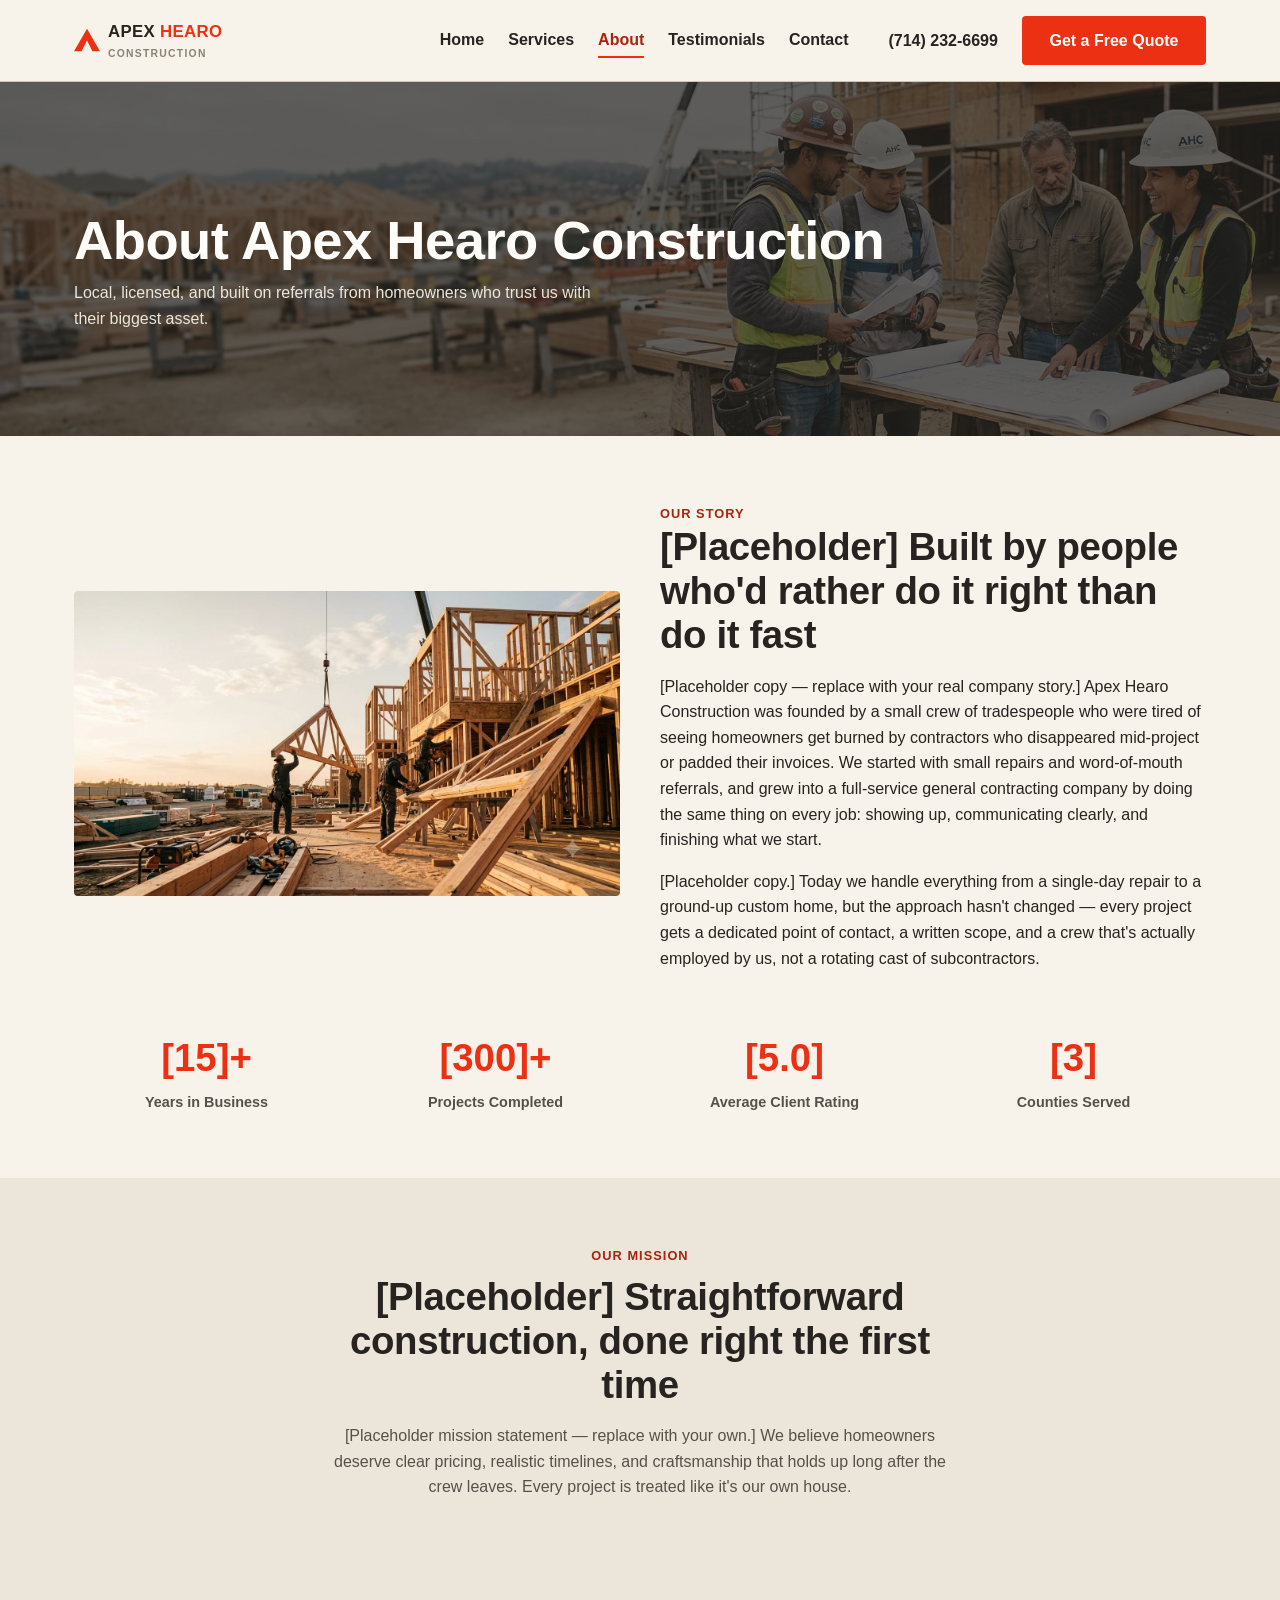
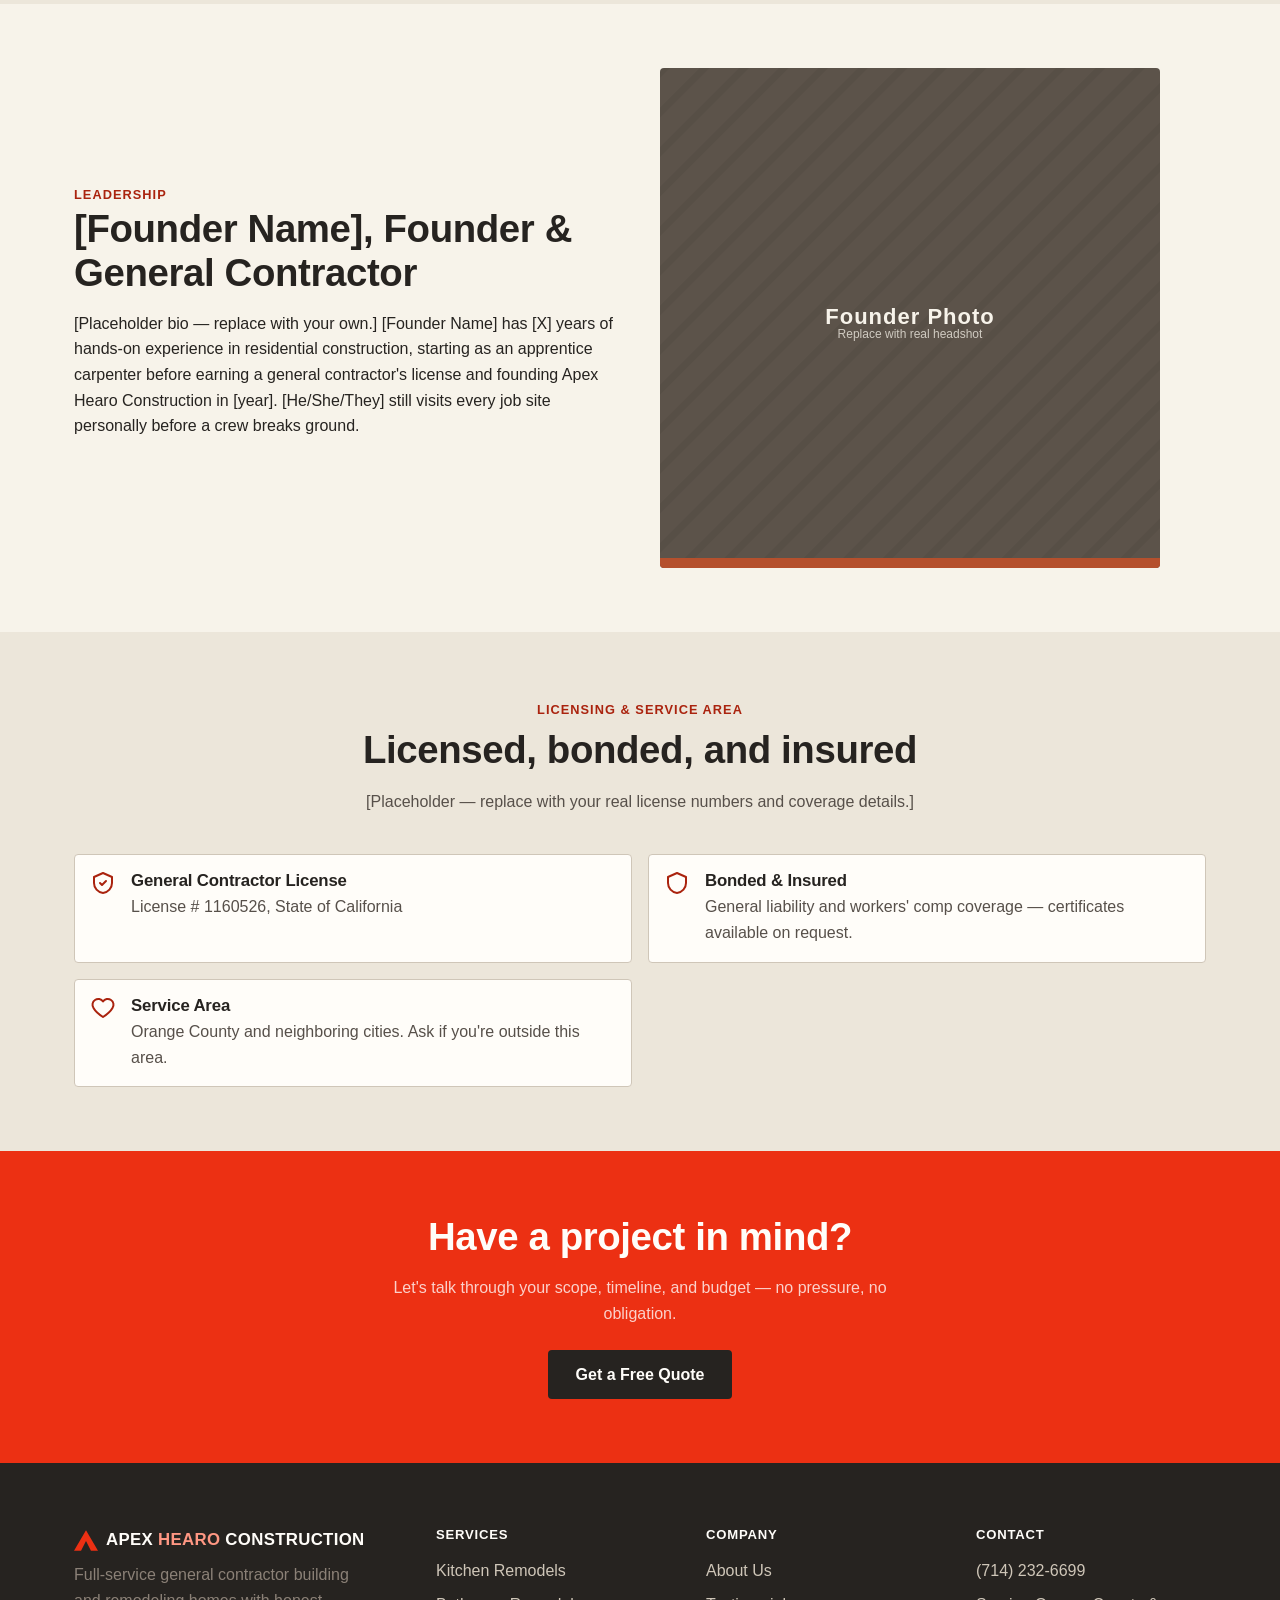
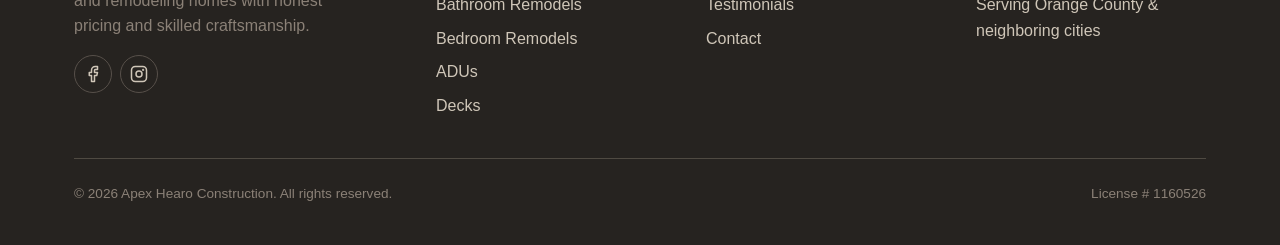
==== about.html @ 3f15f90a "Add real contractor license number (1160526) Replaces the PLACEHOLDER-000000 license number in the f" ====
<!DOCTYPE html>
<html lang="en">
<head>
  <meta charset="UTF-8" />
  <meta name="viewport" content="width=device-width, initial-scale=1.0" />
  <title>About Us | Apex Hearo Construction</title>
  <meta name="description" content="Learn about Apex Hearo Construction — our story, our team, licensing, and the areas we serve." />
  <link rel="icon" type="image/svg+xml" href="images/favicon.svg" />
  <link rel="stylesheet" href="css/styles.css" />
</head>
<body>
  <a class="skip-link" href="#main-content">Skip to main content</a>

  <header class="site-header">
    <div class="container">
      <a href="index.html" class="logo">
        <svg class="logo-mark" width="26" height="24" viewBox="0 0 181.25 156.25" fill="currentColor" fill-rule="evenodd" aria-hidden="true">
          <path d="M90.63 0L181.25 156.25L0 156.25Z M90.63 81.25L128.13 156.25L53.13 156.25Z" />
        </svg>
        <span>
          Apex <span class="logo-accent">Hearo</span>
          <span class="logo-text-sub">Construction</span>
        </span>
      </a>

      <button class="nav-toggle" type="button" aria-expanded="false" aria-controls="primary-nav" aria-label="Toggle navigation menu">
        <span class="nav-toggle-icon"></span>
      </button>

      <nav class="primary-nav" id="primary-nav" aria-label="Primary">
        <ul class="nav-list">
          <li><a href="index.html">Home</a></li>
          <li><a href="services.html">Services</a></li>
          <li><a href="about.html" aria-current="page">About</a></li>
          <li><a href="testimonials.html">Testimonials</a></li>
          <li><a href="contact.html">Contact</a></li>
        </ul>
        <div class="nav-cta">
          <a href="tel:+17142326699" class="nav-phone">(714) 232-6699</a>
          <a href="contact.html" class="btn btn-primary">Get a Free Quote</a>
        </div>
      </nav>
    </div>
  </header>

  <main id="main-content">
    <section class="page-banner" style="background-image: url('images/hero/hero-about.jpg');">
      <div class="container">
        <h1>About Apex Hearo Construction</h1>
        <p>Local, licensed, and built on referrals from homeowners who trust us with their biggest asset.</p>
      </div>
    </section>

    <!-- Company story -->
    <section>
      <div class="container">
        <div class="about-grid about-grid--reverse">
          <div class="about-grid-media">
            <img src="images/hero/hero-home.jpg" alt="Construction crew framing a new home at golden hour" loading="lazy" width="1376" height="768" />
          </div>
          <div>
            <span class="eyebrow" style="color: var(--color-accent-dark); font-weight:700; text-transform:uppercase; letter-spacing:.08em; font-size:.8rem;">Our Story</span>
            <h2>[Placeholder] Built by people who'd rather do it right than do it fast</h2>
            <p>
              [Placeholder copy — replace with your real company story.] Apex Hearo Construction was founded by a
              small crew of tradespeople who were tired of seeing homeowners get burned by contractors who
              disappeared mid-project or padded their invoices. We started with small repairs and word-of-mouth
              referrals, and grew into a full-service general contracting company by doing the same thing on every
              job: showing up, communicating clearly, and finishing what we start.
            </p>
            <p>
              [Placeholder copy.] Today we handle everything from a single-day repair to a ground-up custom home,
              but the approach hasn't changed — every project gets a dedicated point of contact, a written scope,
              and a crew that's actually employed by us, not a rotating cast of subcontractors.
            </p>
          </div>
        </div>

        <div class="stat-grid">
          <div class="stat-item">
            <span class="stat-number">[15]+</span>
            <span class="stat-label">Years in Business</span>
          </div>
          <div class="stat-item">
            <span class="stat-number">[300]+</span>
            <span class="stat-label">Projects Completed</span>
          </div>
          <div class="stat-item">
            <span class="stat-number">[5.0]</span>
            <span class="stat-label">Average Client Rating</span>
          </div>
          <div class="stat-item">
            <span class="stat-number">[3]</span>
            <span class="stat-label">Counties Served</span>
          </div>
        </div>
      </div>
    </section>

    <!-- Mission -->
    <section class="bg-soft">
      <div class="container">
        <div class="section-heading">
          <span class="eyebrow">Our Mission</span>
          <h2>[Placeholder] Straightforward construction, done right the first time</h2>
          <p>
            [Placeholder mission statement — replace with your own.] We believe homeowners deserve clear pricing,
            realistic timelines, and craftsmanship that holds up long after the crew leaves. Every project is
            treated like it's our own house.
          </p>
        </div>
      </div>
    </section>

    <!-- Team / founder -->
    <section>
      <div class="container">
        <div class="about-grid about-grid--reverse flip">
          <div class="about-grid-media">
            <img src="images/team/founder.svg" alt="Placeholder headshot of the founder — replace with a real photo" loading="lazy" width="500" height="500" />
          </div>
          <div>
            <span class="eyebrow" style="color: var(--color-accent-dark); font-weight:700; text-transform:uppercase; letter-spacing:.08em; font-size:.8rem;">Leadership</span>
            <h2>[Founder Name], Founder &amp; General Contractor</h2>
            <p>
              [Placeholder bio — replace with your own.] [Founder Name] has [X] years of hands-on experience in
              residential construction, starting as an apprentice carpenter before earning a general contractor's
              license and founding Apex Hearo Construction in [year]. [He/She/They] still visits every job site
              personally before a crew breaks ground.
            </p>
          </div>
        </div>
      </div>
    </section>

    <!-- Licensing / credentials -->
    <section class="bg-soft">
      <div class="container">
        <div class="section-heading">
          <span class="eyebrow">Licensing &amp; Service Area</span>
          <h2>Licensed, bonded, and insured</h2>
          <p>[Placeholder — replace with your real license numbers and coverage details.]</p>
        </div>

        <div class="credential-list">
          <div class="credential-item">
            <span class="icon" aria-hidden="true">
              <svg width="24" height="24" viewBox="0 0 24 24" fill="none" stroke="currentColor" stroke-width="2" stroke-linecap="round" stroke-linejoin="round"><path d="M12 2 3 6v6c0 5 3.8 9.4 9 10 5.2-.6 9-5 9-10V6l-9-4Z" /><path d="m9 12 2 2 4-4" /></svg>
            </span>
            <div>
              <h3 style="margin-bottom: 0.25rem; font-size: 1.05rem;">General Contractor License</h3>
              <p style="margin-bottom:0; color: var(--color-warm-gray-700);">License # 1160526, State of California</p>
            </div>
          </div>

          <div class="credential-item">
            <span class="icon" aria-hidden="true">
              <svg width="24" height="24" viewBox="0 0 24 24" fill="none" stroke="currentColor" stroke-width="2" stroke-linecap="round" stroke-linejoin="round"><path d="M12 2 3 6v6c0 5 3.8 9.4 9 10 5.2-.6 9-5 9-10V6l-9-4Z" /></svg>
            </span>
            <div>
              <h3 style="margin-bottom: 0.25rem; font-size: 1.05rem;">Bonded &amp; Insured</h3>
              <p style="margin-bottom:0; color: var(--color-warm-gray-700);">General liability and workers' comp coverage — certificates available on request.</p>
            </div>
          </div>

          <div class="credential-item">
            <span class="icon" aria-hidden="true">
              <svg width="24" height="24" viewBox="0 0 24 24" fill="none" stroke="currentColor" stroke-width="2" stroke-linecap="round" stroke-linejoin="round"><path d="M12 21s-7-4.5-9.5-9A5.5 5.5 0 0 1 12 5.5 5.5 5.5 0 0 1 21.5 12c-2.5 4.5-9.5 9-9.5 9Z" /></svg>
            </span>
            <div>
              <h3 style="margin-bottom: 0.25rem; font-size: 1.05rem;">Service Area</h3>
              <p style="margin-bottom:0; color: var(--color-warm-gray-700);">Orange County and neighboring cities. Ask if you're outside this area.</p>
            </div>
          </div>
        </div>
      </div>
    </section>

    <section class="cta-band">
      <div class="container">
        <h2>Have a project in mind?</h2>
        <p>Let's talk through your scope, timeline, and budget — no pressure, no obligation.</p>
        <a href="contact.html" class="btn btn-dark">Get a Free Quote</a>
      </div>
    </section>
  </main>

  <footer class="site-footer">
    <div class="container">
      <div class="footer-grid">
        <div class="footer-brand">
          <a href="index.html" class="logo">
            <svg class="logo-mark" width="24" height="21" viewBox="0 0 181.25 156.25" fill="currentColor" fill-rule="evenodd" aria-hidden="true">
              <path d="M90.63 0L181.25 156.25L0 156.25Z M90.63 81.25L128.13 156.25L53.13 156.25Z" />
            </svg>
            <span>Apex <span class="logo-accent">Hearo</span> Construction</span>
          </a>
          <p>Full-service general contractor building and remodeling homes with honest pricing and skilled craftsmanship.</p>
          <div class="footer-social">
            <a href="#" aria-label="Apex Hearo Construction on Facebook">
              <svg width="18" height="18" viewBox="0 0 24 24" fill="none" stroke="currentColor" stroke-width="2" stroke-linecap="round" stroke-linejoin="round" aria-hidden="true"><path d="M18 2h-3a5 5 0 0 0-5 5v3H7v4h3v8h4v-8h3l1-4h-4V7a1 1 0 0 1 1-1h3Z" /></svg>
            </a>
            <a href="#" aria-label="Apex Hearo Construction on Instagram">
              <svg width="18" height="18" viewBox="0 0 24 24" fill="none" stroke="currentColor" stroke-width="2" stroke-linecap="round" stroke-linejoin="round" aria-hidden="true"><rect x="2" y="2" width="20" height="20" rx="5" /><circle cx="12" cy="12" r="4" /><circle cx="17.5" cy="6.5" r="0.5" fill="currentColor" /></svg>
            </a>
          </div>
        </div>

        <div>
          <h3 class="footer-heading">Services</h3>
          <ul class="footer-links">
            <li><a href="services.html#kitchen">Kitchen Remodels</a></li>
            <li><a href="services.html#bathroom">Bathroom Remodels</a></li>
            <li><a href="services.html#bedroom">Bedroom Remodels</a></li>
            <li><a href="services.html#adus">ADUs</a></li>
            <li><a href="services.html#decks">Decks</a></li>
          </ul>
        </div>

        <div>
          <h3 class="footer-heading">Company</h3>
          <ul class="footer-links">
            <li><a href="about.html">About Us</a></li>
            <li><a href="testimonials.html">Testimonials</a></li>
            <li><a href="contact.html">Contact</a></li>
          </ul>
        </div>

        <div>
          <h3 class="footer-heading">Contact</h3>
          <ul class="footer-links">
            <li><a href="tel:+17142326699">(714) 232-6699</a></li>
            <li>Serving Orange County &amp; neighboring cities</li>
          </ul>
        </div>
      </div>

      <div class="footer-bottom">
        <p>&copy; <span data-current-year></span> Apex Hearo Construction. All rights reserved.</p>
        <p>License # 1160526</p>
      </div>
    </div>
  </footer>

  <script src="js/main.js"></script>
</body>
</html>
---- css/styles.css ----
/* =========================================================
   Apex Hearo Construction — Stylesheet
   Single stylesheet, organized by section. Mobile-first.
   ========================================================= */

/* ---------- 1. Design tokens ---------- */
:root {
  /* Earthy neutral palette */
  --color-charcoal: #262320;
  --color-charcoal-soft: #3a352f;
  --color-warm-gray-800: #4f4a42;
  --color-warm-gray-700: #57504a;
  --color-warm-gray-500: #8b8177;
  --color-warm-gray-300: #cfc6b8;
  --color-warm-gray-100: #ece6da;
  --color-off-white: #f7f3ea;
  --color-white: #fffdf9;

  /* Accent — brand red, matching the official logo */
  --color-accent: #ec3013;
  --color-accent-dark: #aa230e;
  --color-accent-light: #fbd1cb;

  /* Brand mark colors, from the official logo */
  --color-brand-red: #ec3013;
  --color-brand-red-on-dark: #ff9783;

  --color-success: #4a6b4d;
  --color-border: var(--color-warm-gray-300);

  /* Typography */
  --font-body: -apple-system, BlinkMacSystemFont, "Segoe UI", Roboto, Helvetica, Arial, sans-serif;
  --font-heading: var(--font-body);

  /* Spacing scale */
  --space-1: 0.25rem;
  --space-2: 0.5rem;
  --space-3: 1rem;
  --space-4: 1.5rem;
  --space-5: 2.5rem;
  --space-6: 4rem;
  --space-7: 6rem;

  --radius: 4px;
  --shadow-sm: 0 1px 3px rgba(38, 35, 32, 0.12);
  --shadow-md: 0 4px 16px rgba(38, 35, 32, 0.16);

  --container-width: 1180px;
}

/* ---------- 2. Reset ---------- */
*,
*::before,
*::after {
  box-sizing: border-box;
}

html {
  -webkit-text-size-adjust: 100%;
  scroll-behavior: smooth;
}

body {
  margin: 0;
  font-family: var(--font-body);
  color: var(--color-charcoal);
  background: var(--color-off-white);
  line-height: 1.6;
  font-size: 16px;
}

img {
  max-width: 100%;
  display: block;
  height: auto;
}

a {
  color: var(--color-accent-dark);
  text-decoration: none;
}

a:hover,
a:focus {
  text-decoration: underline;
}

ul {
  margin: 0;
  padding: 0;
  list-style: none;
}

h1, h2, h3, h4 {
  font-family: var(--font-heading);
  font-weight: 800;
  line-height: 1.15;
  margin: 0 0 var(--space-3);
  color: var(--color-charcoal);
  letter-spacing: -0.01em;
}

h1 { font-size: clamp(2rem, 5vw + 1rem, 3.4rem); }
h2 { font-size: clamp(1.6rem, 3vw + 1rem, 2.4rem); }
h3 { font-size: 1.3rem; }

p {
  margin: 0 0 var(--space-3);
}

button {
  font-family: inherit;
}

/* Visually-hidden but accessible */
.visually-hidden {
  position: absolute;
  width: 1px;
  height: 1px;
  padding: 0;
  margin: -1px;
  overflow: hidden;
  clip: rect(0, 0, 0, 0);
  white-space: nowrap;
  border: 0;
}

.skip-link {
  position: absolute;
  left: -999px;
  top: 0;
  background: var(--color-accent);
  color: var(--color-white);
  padding: var(--space-2) var(--space-3);
  z-index: 200;
}

.skip-link:focus {
  left: var(--space-2);
  top: var(--space-2);
}

/* ---------- 3. Layout helpers ---------- */
.container {
  width: 100%;
  max-width: var(--container-width);
  margin-inline: auto;
  padding-inline: var(--space-4);
}

section {
  padding-block: var(--space-6);
}

.section-heading {
  max-width: 640px;
  margin-inline: auto;
  text-align: center;
  margin-bottom: var(--space-5);
}

.section-heading .eyebrow {
  display: inline-block;
  color: var(--color-accent-dark);
  font-weight: 700;
  text-transform: uppercase;
  letter-spacing: 0.08em;
  font-size: 0.8rem;
  margin-bottom: var(--space-2);
}

.section-heading p {
  color: var(--color-warm-gray-700);
}

.bg-soft {
  background: var(--color-warm-gray-100);
}

.bg-charcoal {
  background: var(--color-charcoal);
  color: var(--color-warm-gray-100);
}

.bg-charcoal h2,
.bg-charcoal h3 {
  color: var(--color-white);
}

/* ---------- 4. Buttons ---------- */
.btn {
  display: inline-flex;
  align-items: center;
  justify-content: center;
  gap: var(--space-2);
  padding: 0.85rem 1.6rem;
  border-radius: var(--radius);
  font-weight: 700;
  font-size: 1rem;
  border: 2px solid transparent;
  cursor: pointer;
  transition: background-color 0.15s ease, color 0.15s ease, border-color 0.15s ease;
  text-decoration: none;
  line-height: 1.1;
}

.btn:hover,
.btn:focus-visible {
  text-decoration: none;
}

.btn-primary {
  background: var(--color-accent);
  color: var(--color-white);
}

.btn-primary:hover,
.btn-primary:focus-visible {
  background: var(--color-accent-dark);
  color: var(--color-white);
}

.btn-outline {
  background: transparent;
  border-color: currentColor;
  color: var(--color-white);
}

.btn-outline:hover,
.btn-outline:focus-visible {
  background: rgba(255, 255, 255, 0.12);
  color: var(--color-white);
}

.btn-dark {
  background: var(--color-charcoal);
  color: var(--color-white);
}

.btn-dark:hover,
.btn-dark:focus-visible {
  background: var(--color-charcoal-soft);
  color: var(--color-white);
}

.btn-block {
  width: 100%;
}

/* ---------- 5. Site header / nav ---------- */
.site-header {
  position: sticky;
  top: 0;
  z-index: 100;
  background: var(--color-off-white);
  border-bottom: 1px solid var(--color-border);
}

.site-header .container {
  display: flex;
  align-items: center;
  justify-content: space-between;
  padding-block: var(--space-3);
}

.logo {
  display: flex;
  align-items: center;
  gap: var(--space-2);
  font-family: var(--font-heading);
  font-weight: 800;
  font-size: 1.05rem;
  color: var(--color-charcoal);
  text-decoration: none;
  text-transform: uppercase;
  letter-spacing: 0.02em;
}

.logo:hover,
.logo:focus {
  text-decoration: none;
}

.logo-mark {
  flex-shrink: 0;
  color: var(--color-brand-red);
}

.logo-accent {
  color: var(--color-brand-red);
}

.logo-text-sub {
  display: block;
  font-size: 0.65rem;
  font-weight: 600;
  letter-spacing: 0.12em;
  text-transform: uppercase;
  color: var(--color-warm-gray-500);
}

.nav-toggle {
  display: inline-flex;
  align-items: center;
  justify-content: center;
  background: transparent;
  border: 1px solid var(--color-border);
  border-radius: var(--radius);
  width: 44px;
  height: 44px;
  cursor: pointer;
}

.nav-toggle-icon,
.nav-toggle-icon::before,
.nav-toggle-icon::after {
  display: block;
  width: 20px;
  height: 2px;
  background: var(--color-charcoal);
  position: relative;
  transition: transform 0.2s ease, opacity 0.2s ease;
}

.nav-toggle-icon::before,
.nav-toggle-icon::after {
  content: "";
  position: absolute;
  left: 0;
}

.nav-toggle-icon::before { top: -6px; }
.nav-toggle-icon::after { top: 6px; }

.site-header.nav-open .nav-toggle-icon { background: transparent; }
.site-header.nav-open .nav-toggle-icon::before { transform: rotate(45deg) translate(4px, 5px); }
.site-header.nav-open .nav-toggle-icon::after { transform: rotate(-45deg) translate(4px, -5px); }

.primary-nav {
  position: fixed;
  inset: 0 0 0 30%;
  top: 65px;
  background: var(--color-off-white);
  border-top: 1px solid var(--color-border);
  transform: translateX(100%);
  transition: transform 0.25s ease;
  overflow-y: auto;
  padding: var(--space-4);
}

.site-header.nav-open .primary-nav {
  transform: translateX(0);
}

.nav-list {
  display: flex;
  flex-direction: column;
  gap: var(--space-1);
  margin-bottom: var(--space-4);
}

.nav-list a {
  display: block;
  padding: var(--space-3) var(--space-2);
  font-weight: 600;
  color: var(--color-charcoal);
  border-bottom: 1px solid var(--color-border);
}

.nav-list a:hover,
.nav-list a[aria-current="page"] {
  color: var(--color-accent-dark);
  text-decoration: none;
}

.nav-cta {
  display: flex;
  flex-direction: column;
  gap: var(--space-2);
}

.nav-phone {
  font-weight: 700;
  color: var(--color-charcoal);
  text-align: center;
}

@media (min-width: 860px) {
  .nav-toggle {
    display: none;
  }

  .primary-nav {
    position: static;
    inset: auto;
    transform: none;
    background: transparent;
    border: none;
    padding: 0;
    overflow: visible;
    display: flex;
    align-items: center;
    gap: var(--space-5);
  }

  .nav-list {
    flex-direction: row;
    gap: var(--space-4);
    margin-bottom: 0;
  }

  .nav-list a {
    padding: var(--space-1) 0;
    border-bottom: 2px solid transparent;
  }

  .nav-list a:hover,
  .nav-list a[aria-current="page"] {
    border-bottom-color: var(--color-accent);
  }

  .nav-cta {
    flex-direction: row;
    align-items: center;
    gap: var(--space-4);
  }
}

/* ---------- 6. Hero ---------- */
.hero {
  position: relative;
  color: var(--color-white);
  background-color: var(--color-charcoal-soft);
  background-size: cover;
  background-position: center;
  overflow: hidden;
}

.hero::before {
  content: "";
  position: absolute;
  inset: 0;
  background: linear-gradient(180deg, rgba(38, 35, 32, 0.78) 0%, rgba(38, 35, 32, 0.55) 55%, rgba(38, 35, 32, 0.85) 100%);
}

.hero .container {
  position: relative;
  padding-block: var(--space-7) var(--space-6);
  max-width: 760px;
}

.hero .eyebrow {
  display: inline-block;
  text-transform: uppercase;
  letter-spacing: 0.12em;
  font-weight: 700;
  font-size: 0.8rem;
  color: var(--color-accent-light);
  margin-bottom: var(--space-3);
}

.hero h1 {
  color: var(--color-white);
  margin-bottom: var(--space-3);
}

.hero .lede {
  font-size: 1.15rem;
  color: var(--color-warm-gray-100);
  max-width: 56ch;
  margin-bottom: var(--space-4);
}

.hero-actions {
  display: flex;
  flex-wrap: wrap;
  gap: var(--space-3);
}

/* Page banner (non-home hero) */
.page-banner {
  position: relative;
  color: var(--color-white);
  background-color: var(--color-charcoal-soft);
  background-size: cover;
  background-position: center;
}

.page-banner::before {
  content: "";
  position: absolute;
  inset: 0;
  background: rgba(38, 35, 32, 0.72);
}

.page-banner .container {
  position: relative;
  padding-block: var(--space-6) var(--space-5);
}

.page-banner h1 {
  color: var(--color-white);
  margin-bottom: var(--space-2);
}

.page-banner p {
  color: var(--color-warm-gray-100);
  max-width: 60ch;
  margin-bottom: 0;
}

/* All hero/banner photos are composed with the subject on the right and
   calm space on the left for the text. On narrow screens `cover` crops
   in from both sides, which can land the crop mid-subject. Anchoring to
   the left keeps the calm side in frame instead. */
@media (max-width: 640px) {
  .hero,
  .page-banner {
    background-position: left center;
  }
}

/* ---------- 7. Cards ---------- */
.card-grid {
  display: grid;
  gap: var(--space-4);
  grid-template-columns: 1fr;
}

@media (min-width: 640px) {
  .card-grid { grid-template-columns: repeat(2, 1fr); }
}

@media (min-width: 980px) {
  .card-grid--services { grid-template-columns: repeat(3, 1fr); }
  .card-grid--testimonials { grid-template-columns: repeat(3, 1fr); }
}

.service-card {
  background: var(--color-white);
  border: 1px solid var(--color-border);
  border-radius: var(--radius);
  padding: var(--space-4);
  display: flex;
  flex-direction: column;
  gap: var(--space-2);
  transition: box-shadow 0.15s ease, transform 0.15s ease;
}

.service-card:hover {
  box-shadow: var(--shadow-md);
  transform: translateY(-2px);
}

.service-card-icon {
  width: 48px;
  height: 48px;
  display: flex;
  align-items: center;
  justify-content: center;
  border-radius: 50%;
  background: var(--color-accent-light);
  color: var(--color-accent-dark);
  margin-bottom: var(--space-2);
}

.service-card h3 {
  margin-bottom: var(--space-1);
}

.service-card p {
  color: var(--color-warm-gray-700);
  margin-bottom: var(--space-2);
  flex-grow: 1;
}

.service-card .link-arrow {
  font-weight: 700;
  color: var(--color-accent-dark);
}

/* Testimonial cards */
.testimonial-card {
  background: var(--color-white);
  border: 1px solid var(--color-border);
  border-radius: var(--radius);
  padding: var(--space-4);
  display: flex;
  flex-direction: column;
  gap: var(--space-3);
}

.testimonial-card .stars {
  color: var(--color-accent);
  letter-spacing: 0.1em;
}

.testimonial-card blockquote {
  margin: 0;
  font-size: 1.05rem;
  color: var(--color-charcoal);
}

.testimonial-attribution {
  display: flex;
  align-items: center;
  gap: var(--space-3);
  margin-top: auto;
}

.testimonial-avatar {
  width: 44px;
  height: 44px;
  border-radius: 50%;
  background: var(--color-warm-gray-300);
  color: var(--color-charcoal);
  display: flex;
  align-items: center;
  justify-content: center;
  font-weight: 700;
  flex-shrink: 0;
}

.testimonial-name {
  font-weight: 700;
  display: block;
}

.testimonial-project {
  color: var(--color-warm-gray-500);
  font-size: 0.9rem;
}

.testimonials-loading,
.testimonials-error {
  text-align: center;
  color: var(--color-warm-gray-500);
  grid-column: 1 / -1;
}

/* ---------- 8. Service sections & gallery ---------- */
.service-section {
  padding-block: var(--space-6);
  border-bottom: 1px solid var(--color-border);
  scroll-margin-top: 90px;
}

.service-section:last-of-type {
  border-bottom: none;
}

.service-section-header {
  display: flex;
  flex-wrap: wrap;
  align-items: flex-end;
  justify-content: space-between;
  gap: var(--space-3);
  margin-bottom: var(--space-4);
}

.service-section-header .service-copy {
  max-width: 62ch;
}

.service-section-header p {
  color: var(--color-warm-gray-700);
  margin-bottom: 0;
}

.gallery-grid {
  display: grid;
  gap: var(--space-2);
  grid-template-columns: repeat(2, 1fr);
}

@media (min-width: 640px) {
  .gallery-grid { grid-template-columns: repeat(3, 1fr); }
}

@media (min-width: 980px) {
  .gallery-grid { grid-template-columns: repeat(6, 1fr); }
}

.gallery-grid figure {
  margin: 0;
  border-radius: var(--radius);
  overflow: hidden;
  aspect-ratio: 4 / 3;
  background: var(--color-warm-gray-300);
}

.gallery-grid img {
  width: 100%;
  height: 100%;
  object-fit: cover;
}

/* ---------- 9. Forms ---------- */
.form-grid {
  display: grid;
  gap: var(--space-3);
}

@media (min-width: 640px) {
  .form-row-2 {
    display: grid;
    grid-template-columns: 1fr 1fr;
    gap: var(--space-3);
  }
}

.form-field {
  display: flex;
  flex-direction: column;
  gap: var(--space-1);
}

.form-field label {
  font-weight: 700;
  font-size: 0.92rem;
}

.form-field .required {
  color: var(--color-accent-dark);
}

.form-field input,
.form-field select,
.form-field textarea {
  font: inherit;
  padding: 0.75rem 0.85rem;
  border: 1px solid var(--color-border);
  border-radius: var(--radius);
  background: var(--color-white);
  color: var(--color-charcoal);
}

.form-field input:focus,
.form-field select:focus,
.form-field textarea:focus {
  outline: 2px solid var(--color-accent);
  outline-offset: 1px;
}

.form-note {
  font-size: 0.85rem;
  color: var(--color-warm-gray-500);
}

/* ---------- 10. Info blocks (contact/about) ---------- */
.info-grid {
  display: grid;
  gap: var(--space-5);
}

@media (min-width: 900px) {
  .info-grid--contact {
    grid-template-columns: 1.2fr 0.8fr;
    align-items: start;
  }
}

.contact-info-card {
  background: var(--color-white);
  border: 1px solid var(--color-border);
  border-radius: var(--radius);
  padding: var(--space-4);
}

.contact-info-list {
  display: flex;
  flex-direction: column;
  gap: var(--space-3);
  margin-top: var(--space-3);
}

.contact-info-item {
  display: flex;
  gap: var(--space-3);
  align-items: flex-start;
}

.contact-info-item .icon {
  color: var(--color-accent-dark);
  flex-shrink: 0;
  margin-top: 3px;
}

/* ---------- 11. About page ---------- */
.stat-grid {
  display: grid;
  gap: var(--space-4);
  grid-template-columns: repeat(2, 1fr);
  margin-top: var(--space-5);
}

@media (min-width: 640px) {
  .stat-grid { grid-template-columns: repeat(4, 1fr); }
}

.stat-item {
  text-align: center;
}

.stat-number {
  font-family: var(--font-heading);
  font-weight: 800;
  font-size: 2.4rem;
  color: var(--color-accent);
  display: block;
}

.stat-label {
  color: var(--color-warm-gray-700);
  font-weight: 600;
  font-size: 0.9rem;
}

.about-grid {
  display: grid;
  gap: var(--space-5);
  align-items: center;
}

@media (min-width: 860px) {
  .about-grid--reverse {
    grid-template-columns: 1fr 1fr;
  }

  .about-grid--reverse.flip .about-grid-media { order: 2; }
}

.about-grid-media img {
  border-radius: var(--radius);
}

.credential-list {
  display: grid;
  gap: var(--space-3);
  grid-template-columns: 1fr;
  margin-top: var(--space-4);
}

@media (min-width: 640px) {
  .credential-list { grid-template-columns: repeat(2, 1fr); }
}

.credential-item {
  display: flex;
  gap: var(--space-3);
  padding: var(--space-3);
  background: var(--color-white);
  border: 1px solid var(--color-border);
  border-radius: var(--radius);
}

.credential-item .icon {
  color: var(--color-accent-dark);
  flex-shrink: 0;
}

/* ---------- 12. Footer ---------- */
.site-footer {
  background: var(--color-charcoal);
  color: var(--color-warm-gray-300);
  padding-block: var(--space-6) var(--space-4);
}

.footer-grid {
  display: grid;
  gap: var(--space-5);
  grid-template-columns: 1fr;
  margin-bottom: var(--space-5);
}

@media (min-width: 760px) {
  .footer-grid { grid-template-columns: 1.4fr 1fr 1fr 1fr; }
}

.footer-brand .logo {
  color: var(--color-white);
}

.footer-brand .logo-accent {
  color: var(--color-brand-red-on-dark);
}

.footer-brand p {
  color: var(--color-warm-gray-500);
  margin-top: var(--space-2);
  max-width: 32ch;
}

.footer-heading {
  color: var(--color-white);
  font-weight: 700;
  text-transform: uppercase;
  letter-spacing: 0.06em;
  font-size: 0.82rem;
  margin-bottom: var(--space-3);
}

.footer-links {
  display: flex;
  flex-direction: column;
  gap: var(--space-2);
}

.footer-links a {
  color: var(--color-warm-gray-300);
}

.footer-links a:hover {
  color: var(--color-white);
}

.footer-social {
  display: flex;
  gap: var(--space-2);
  margin-top: var(--space-3);
}

.footer-social a {
  width: 38px;
  height: 38px;
  border-radius: 50%;
  border: 1px solid var(--color-warm-gray-700);
  display: flex;
  align-items: center;
  justify-content: center;
  color: var(--color-warm-gray-300);
}

.footer-social a:hover {
  border-color: var(--color-accent);
  color: var(--color-white);
  text-decoration: none;
}

.footer-bottom {
  border-top: 1px solid var(--color-warm-gray-800);
  padding-top: var(--space-4);
  display: flex;
  flex-wrap: wrap;
  justify-content: space-between;
  gap: var(--space-2);
  font-size: 0.85rem;
  color: var(--color-warm-gray-500);
}

/* ---------- 13. CTA band ---------- */
.cta-band {
  background: var(--color-accent);
  color: var(--color-white);
  text-align: center;
}

.cta-band h2 {
  color: var(--color-white);
}

.cta-band p {
  color: var(--color-accent-light);
  max-width: 56ch;
  margin-inline: auto;
  margin-bottom: var(--space-4);
}

/* ---------- 14. Lightbox ---------- */
.lightbox-trigger {
  cursor: zoom-in;
  transition: filter 0.15s ease;
}

.lightbox-trigger:hover,
.lightbox-trigger:focus-visible {
  filter: brightness(0.9);
  outline: 2px solid var(--color-accent);
  outline-offset: -2px;
}

.lightbox-overlay {
  position: fixed;
  inset: 0;
  z-index: 1000;
  background: rgba(38, 35, 32, 0.94);
  display: none;
  align-items: center;
  justify-content: center;
  padding: var(--space-5);
}

.lightbox-overlay.open {
  display: flex;
}

.lightbox-figure {
  margin: 0;
  max-width: 92vw;
  max-height: 92vh;
  display: flex;
  flex-direction: column;
  align-items: center;
  gap: var(--space-2);
}

.lightbox-image {
  max-width: 92vw;
  max-height: 82vh;
  width: auto;
  height: auto;
  object-fit: contain;
  border-radius: var(--radius);
  box-shadow: var(--shadow-md);
}

.lightbox-caption {
  color: var(--color-warm-gray-100);
  font-size: 0.9rem;
  text-align: center;
  max-width: 70ch;
}

.lightbox-close {
  position: fixed;
  top: var(--space-4);
  right: var(--space-4);
  width: 44px;
  height: 44px;
  border-radius: 50%;
  border: 1px solid rgba(247, 243, 234, 0.4);
  background: rgba(38, 35, 32, 0.6);
  color: var(--color-white);
  font-size: 1.5rem;
  line-height: 1;
  cursor: pointer;
}

.lightbox-close:hover,
.lightbox-close:focus-visible {
  background: var(--color-accent);
  border-color: var(--color-accent);
}

.lightbox-nav {
  position: fixed;
  top: 50%;
  transform: translateY(-50%);
  width: 52px;
  height: 52px;
  border-radius: 50%;
  border: 1px solid rgba(247, 243, 234, 0.4);
  background: rgba(38, 35, 32, 0.6);
  color: var(--color-white);
  font-size: 2rem;
  line-height: 1;
  cursor: pointer;
  display: flex;
  align-items: center;
  justify-content: center;
}

.lightbox-nav:hover,
.lightbox-nav:focus-visible {
  background: var(--color-accent);
  border-color: var(--color-accent);
}

.lightbox-nav[hidden] {
  display: none;
}

.lightbox-prev {
  left: var(--space-4);
}

.lightbox-next {
  right: var(--space-4);
}

@media (max-width: 640px) {
  .lightbox-nav {
    width: 44px;
    height: 44px;
    font-size: 1.6rem;
  }

  .lightbox-prev {
    left: var(--space-2);
  }

  .lightbox-next {
    right: var(--space-2);
  }
}

body.lightbox-active {
  overflow: hidden;
}

/* ---------- 15. Misc ---------- */
.eyebrow-list {
  display: flex;
  flex-wrap: wrap;
  gap: var(--space-2);
  margin-bottom: var(--space-4);
}

.eyebrow-list a {
  padding: 0.4rem 0.9rem;
  border: 1px solid var(--color-border);
  border-radius: 999px;
  font-size: 0.85rem;
  font-weight: 600;
  color: var(--color-charcoal);
}

.eyebrow-list a:hover {
  background: var(--color-accent);
  border-color: var(--color-accent);
  color: var(--color-white);
  text-decoration: none;
}

.text-center { text-align: center; }
.mt-0 { margin-top: 0; }
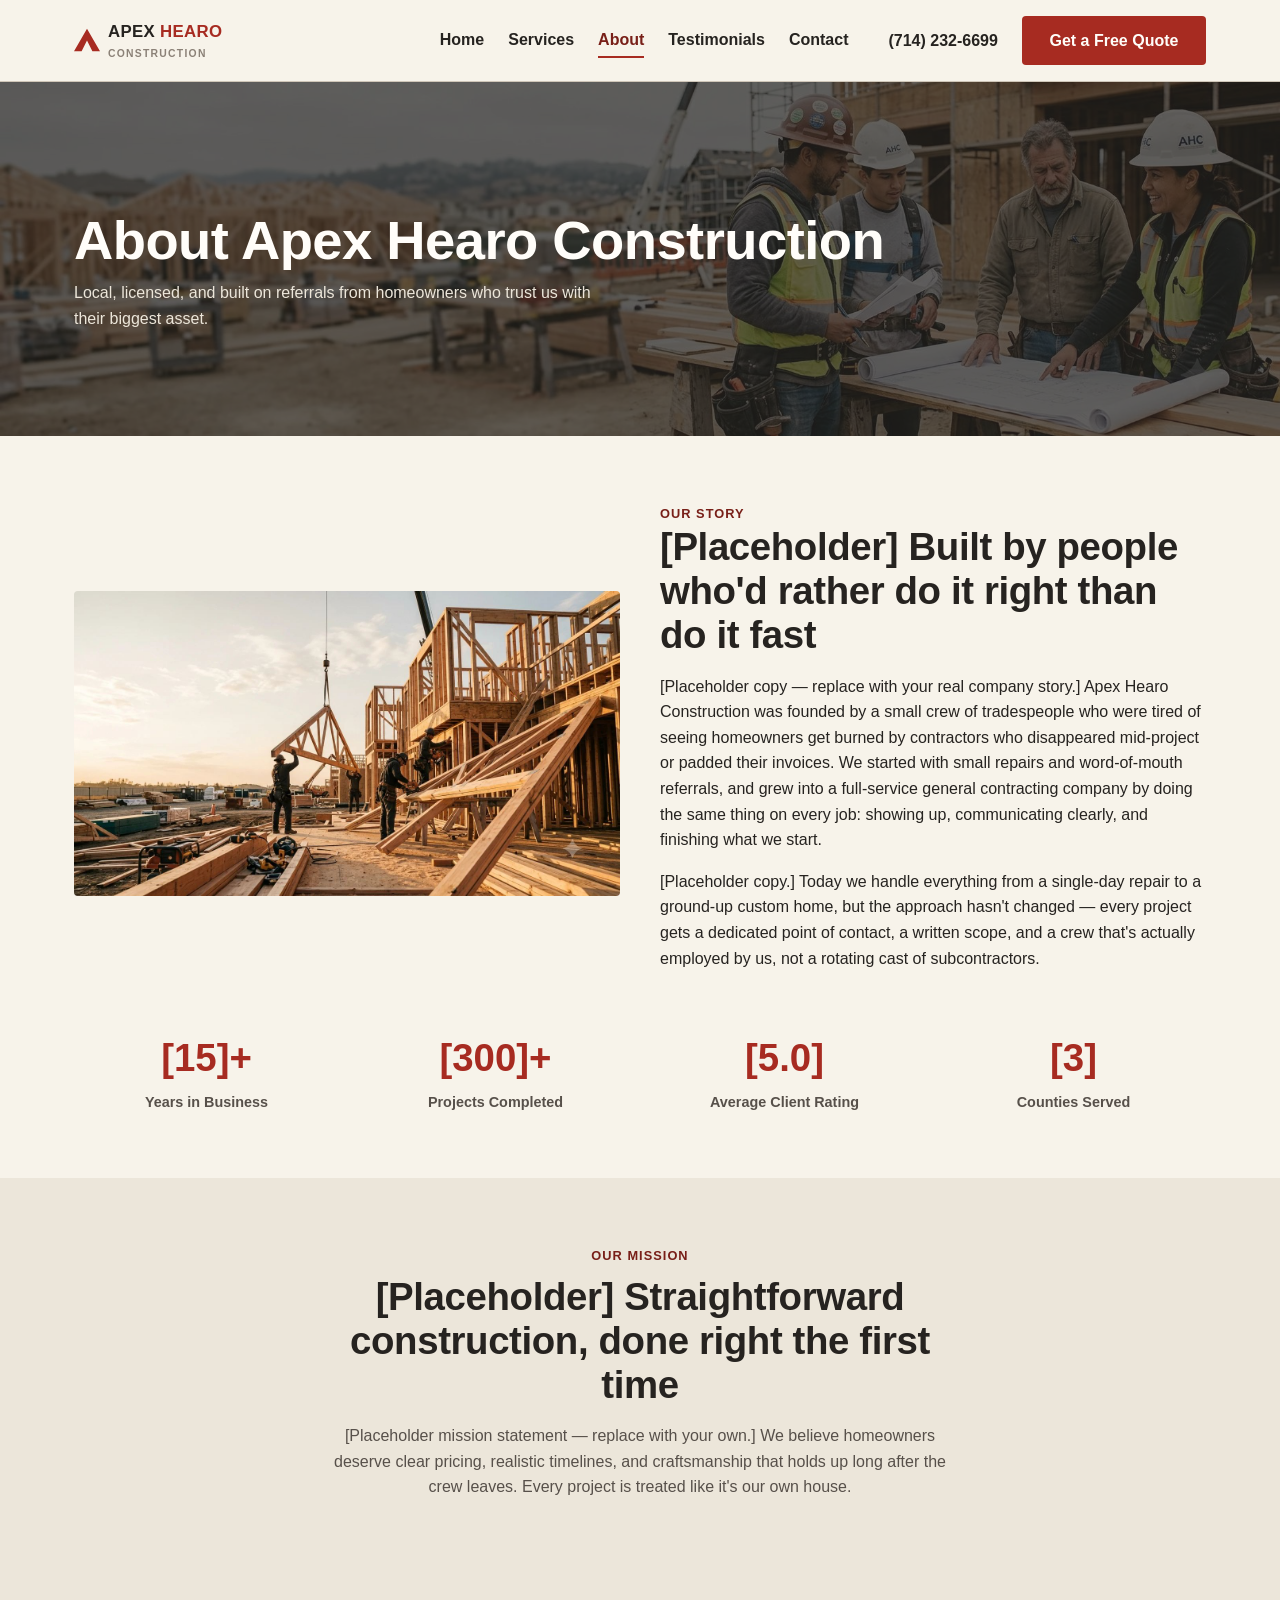
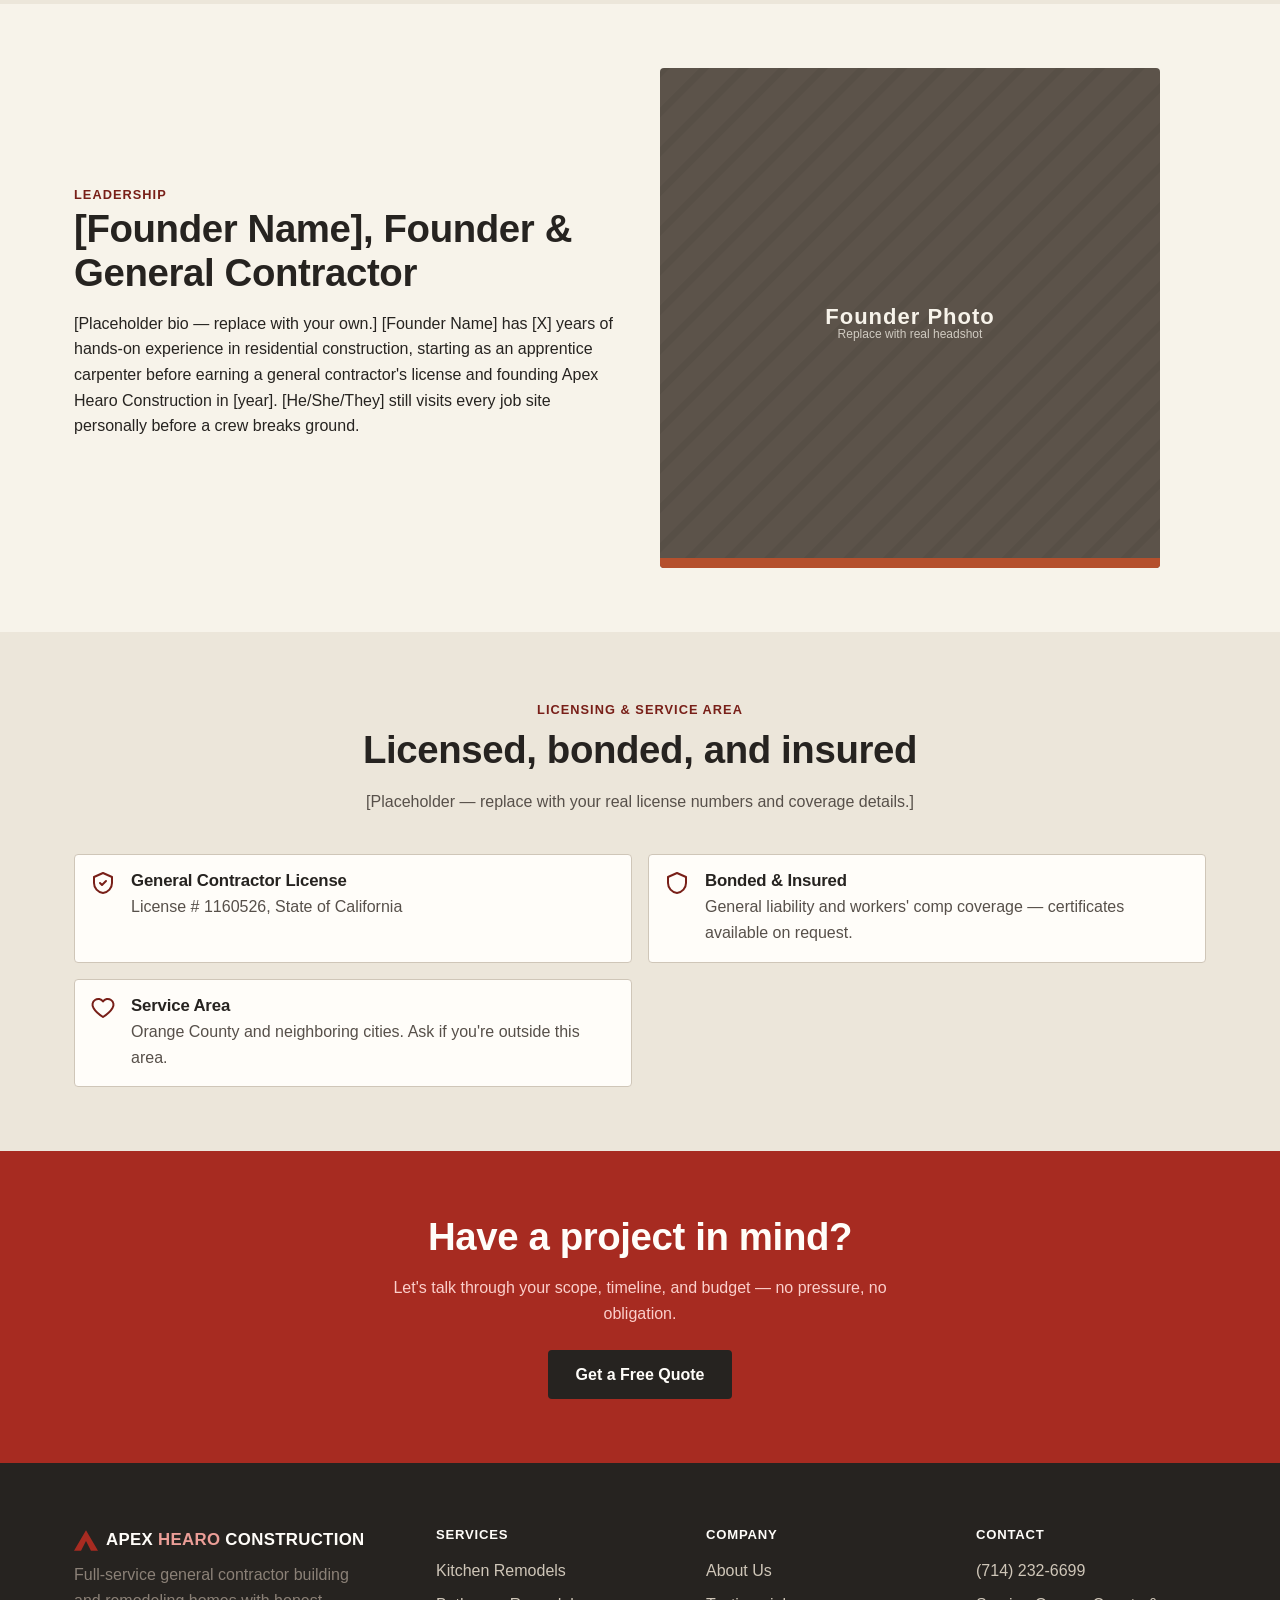
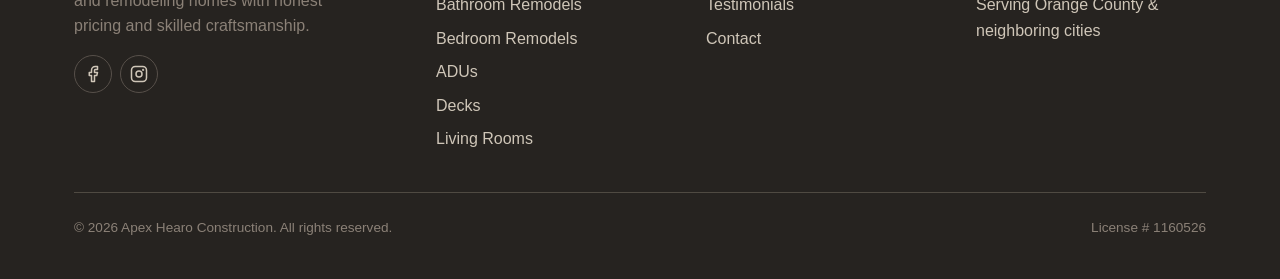
==== commit 6ae86a3d: "Add Living Room Remodels service section New service section on services.html with 5 real project ph" ====
--- a/about.html
+++ b/about.html
@@ -214,6 +214,7 @@
             <li><a href="services.html#bedroom">Bedroom Remodels</a></li>
             <li><a href="services.html#adus">ADUs</a></li>
             <li><a href="services.html#decks">Decks</a></li>
+            <li><a href="services.html#living-room">Living Rooms</a></li>
           </ul>
         </div>
 
--- a/css/styles.css
+++ b/css/styles.css
@@ -17,13 +17,13 @@
   --color-white: #fffdf9;
 
   /* Accent — brand red, matching the official logo */
-  --color-accent: #ec3013;
-  --color-accent-dark: #aa230e;
-  --color-accent-light: #fbd1cb;
+  --color-accent: #a72b21;
+  --color-accent-dark: #781f18;
+  --color-accent-light: #fbcfcb;
 
   /* Brand mark colors, from the official logo */
-  --color-brand-red: #ec3013;
-  --color-brand-red-on-dark: #ff9783;
+  --color-brand-red: #a72b21;
+  --color-brand-red-on-dark: #eb9e97;
 
   --color-success: #4a6b4d;
   --color-border: var(--color-warm-gray-300);
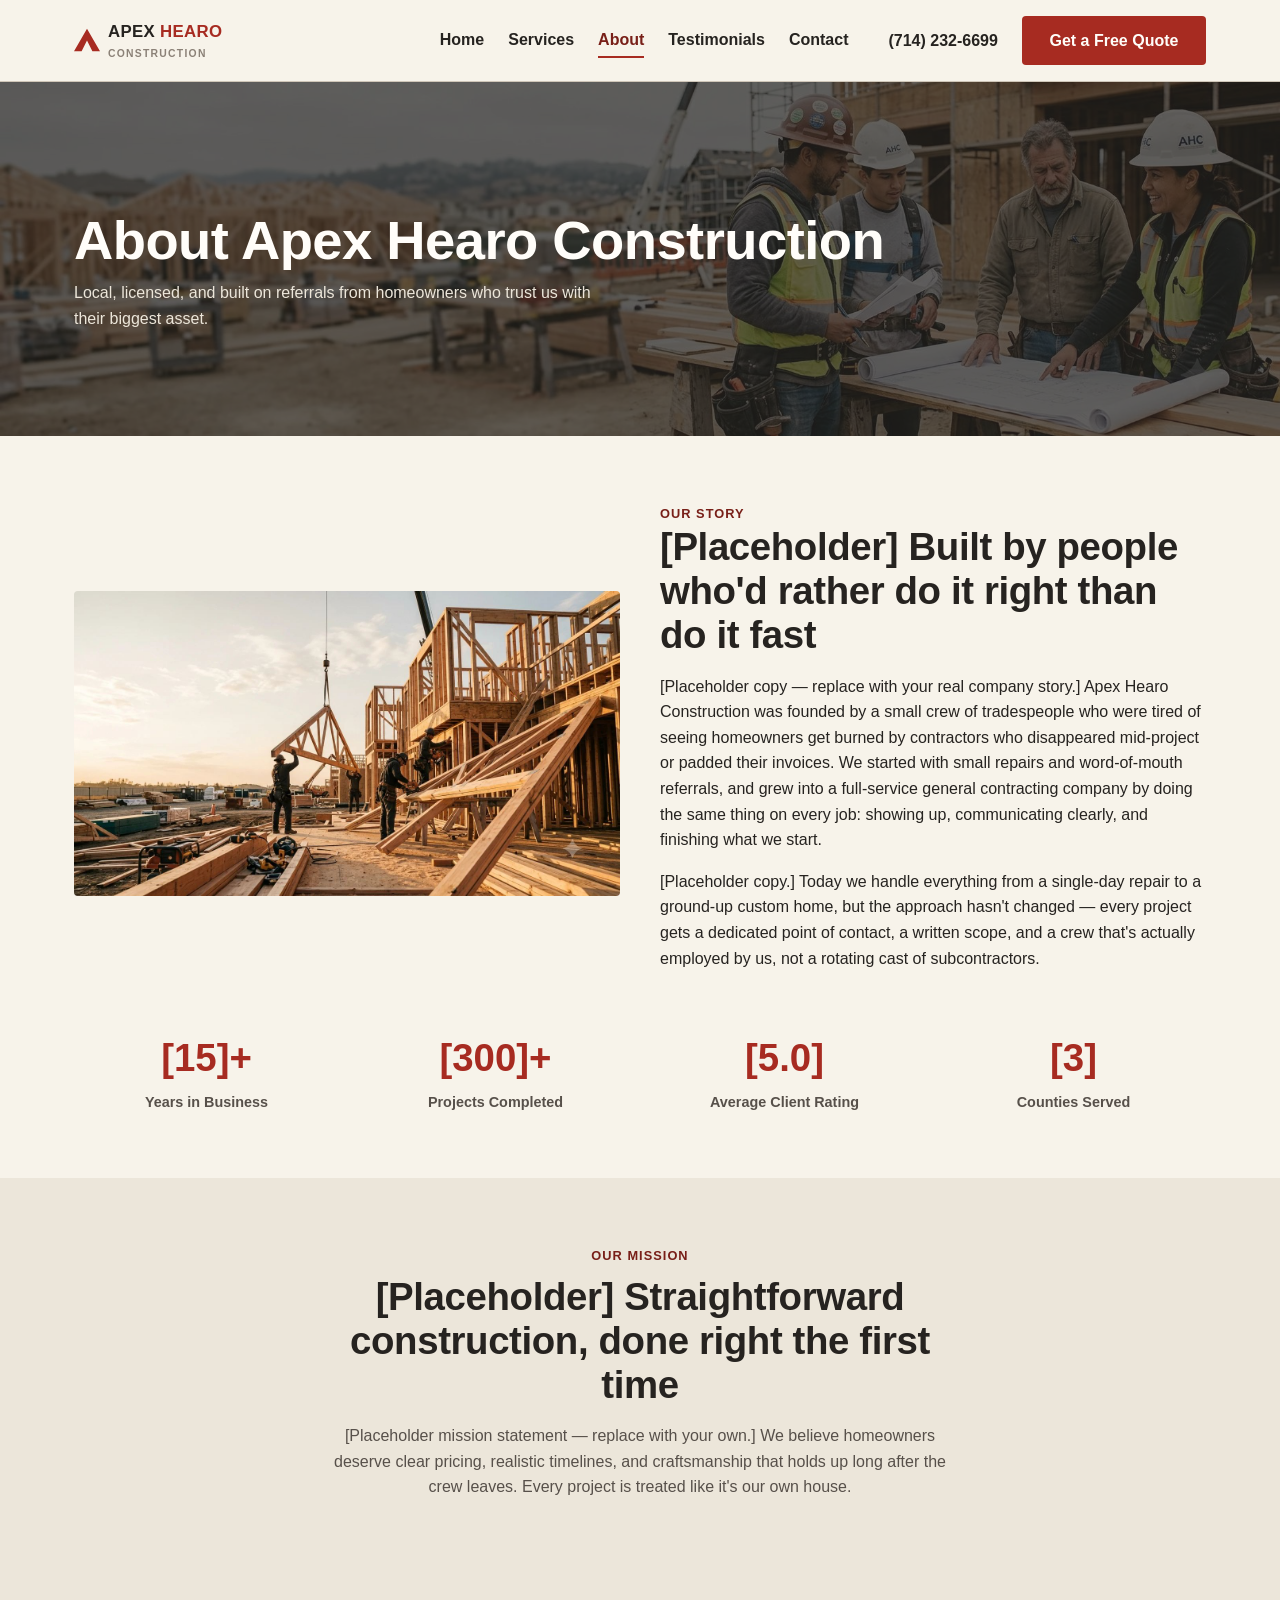
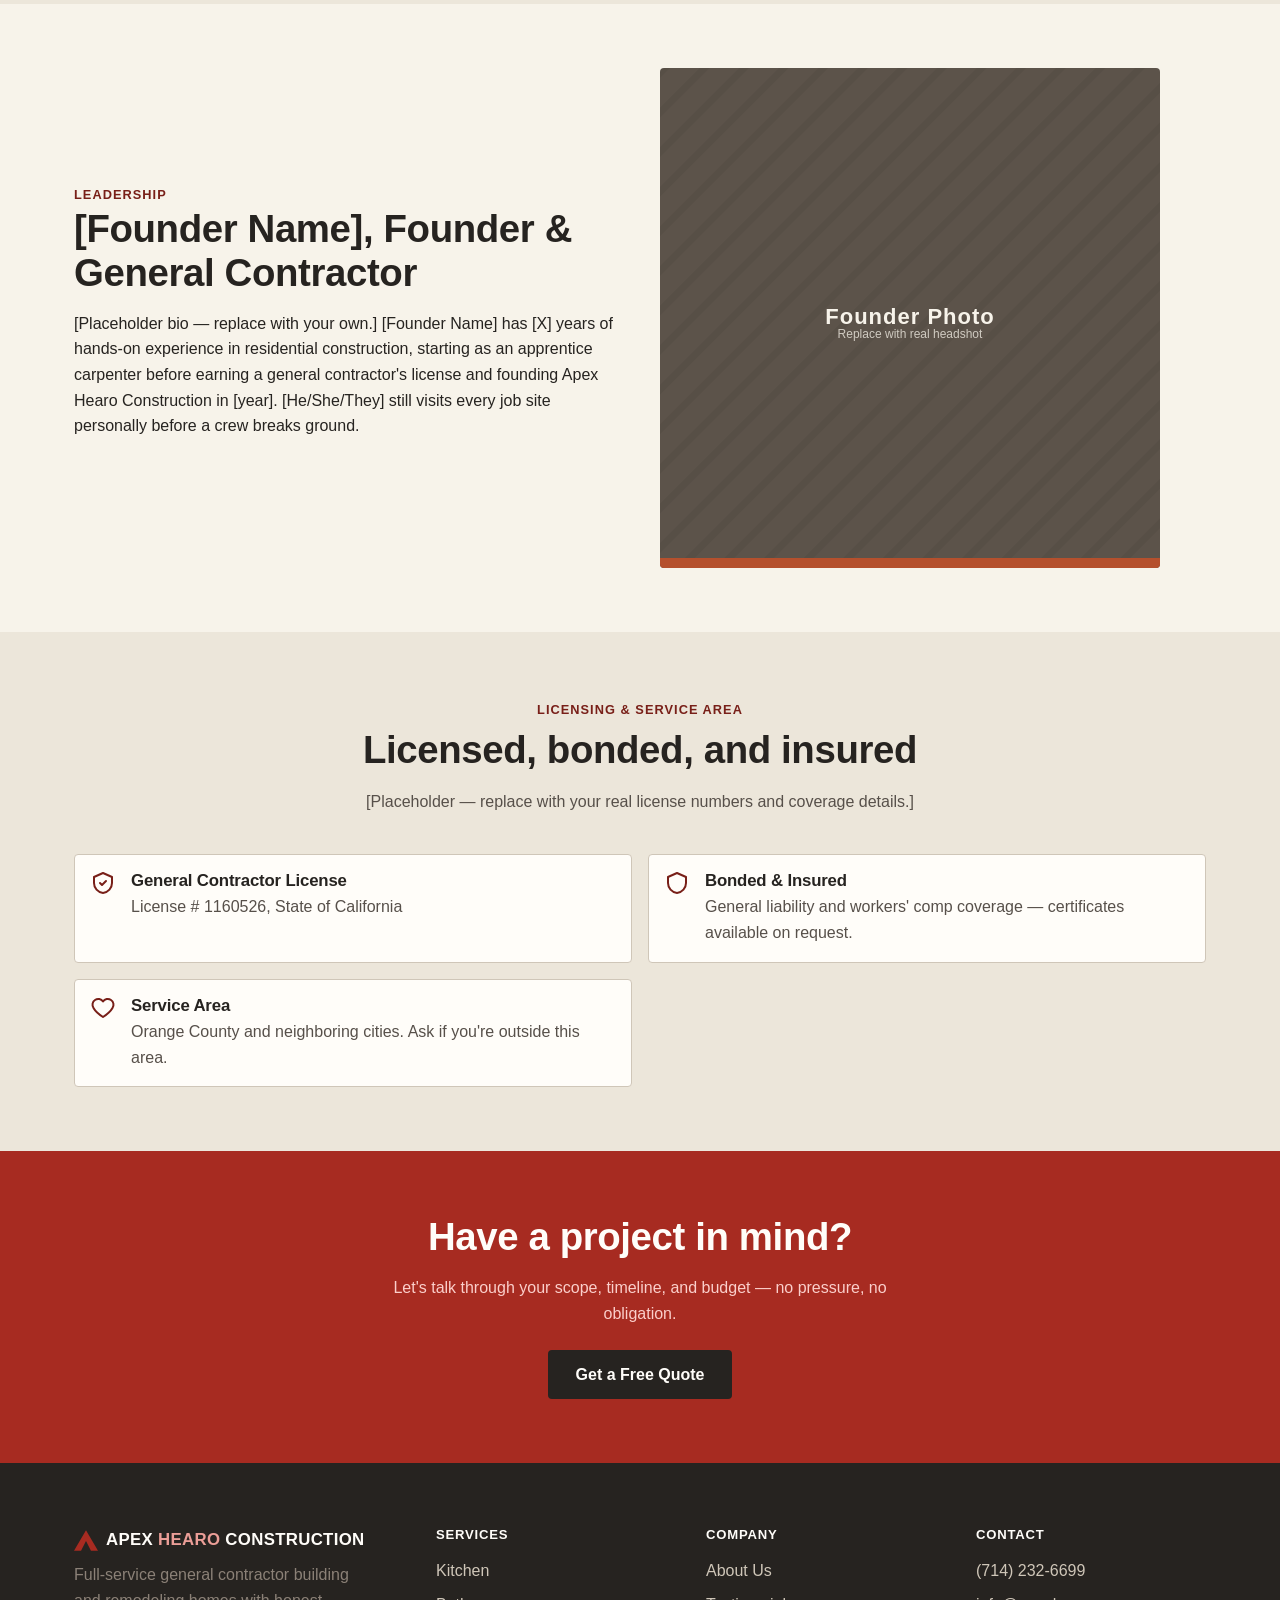
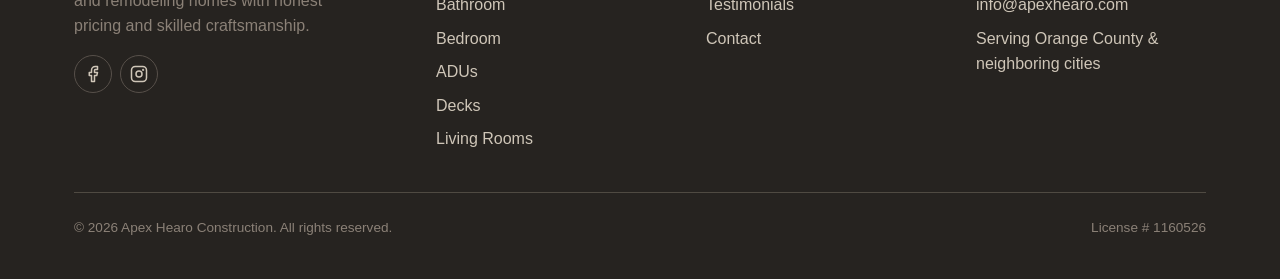
==== commit 650e1ed7: "Add company email, simplify service nav labels, add Henry to testimonials - Add info@apexhearo.com a" ====
--- a/about.html
+++ b/about.html
@@ -209,9 +209,9 @@
         <div>
           <h3 class="footer-heading">Services</h3>
           <ul class="footer-links">
-            <li><a href="services.html#kitchen">Kitchen Remodels</a></li>
-            <li><a href="services.html#bathroom">Bathroom Remodels</a></li>
-            <li><a href="services.html#bedroom">Bedroom Remodels</a></li>
+            <li><a href="services.html#kitchen">Kitchen</a></li>
+            <li><a href="services.html#bathroom">Bathroom</a></li>
+            <li><a href="services.html#bedroom">Bedroom</a></li>
             <li><a href="services.html#adus">ADUs</a></li>
             <li><a href="services.html#decks">Decks</a></li>
             <li><a href="services.html#living-room">Living Rooms</a></li>
@@ -231,6 +231,7 @@
           <h3 class="footer-heading">Contact</h3>
           <ul class="footer-links">
             <li><a href="tel:+17142326699">(714) 232-6699</a></li>
+            <li><a href="mailto:info@apexhearo.com">info@apexhearo.com</a></li>
             <li>Serving Orange County &amp; neighboring cities</li>
           </ul>
         </div>
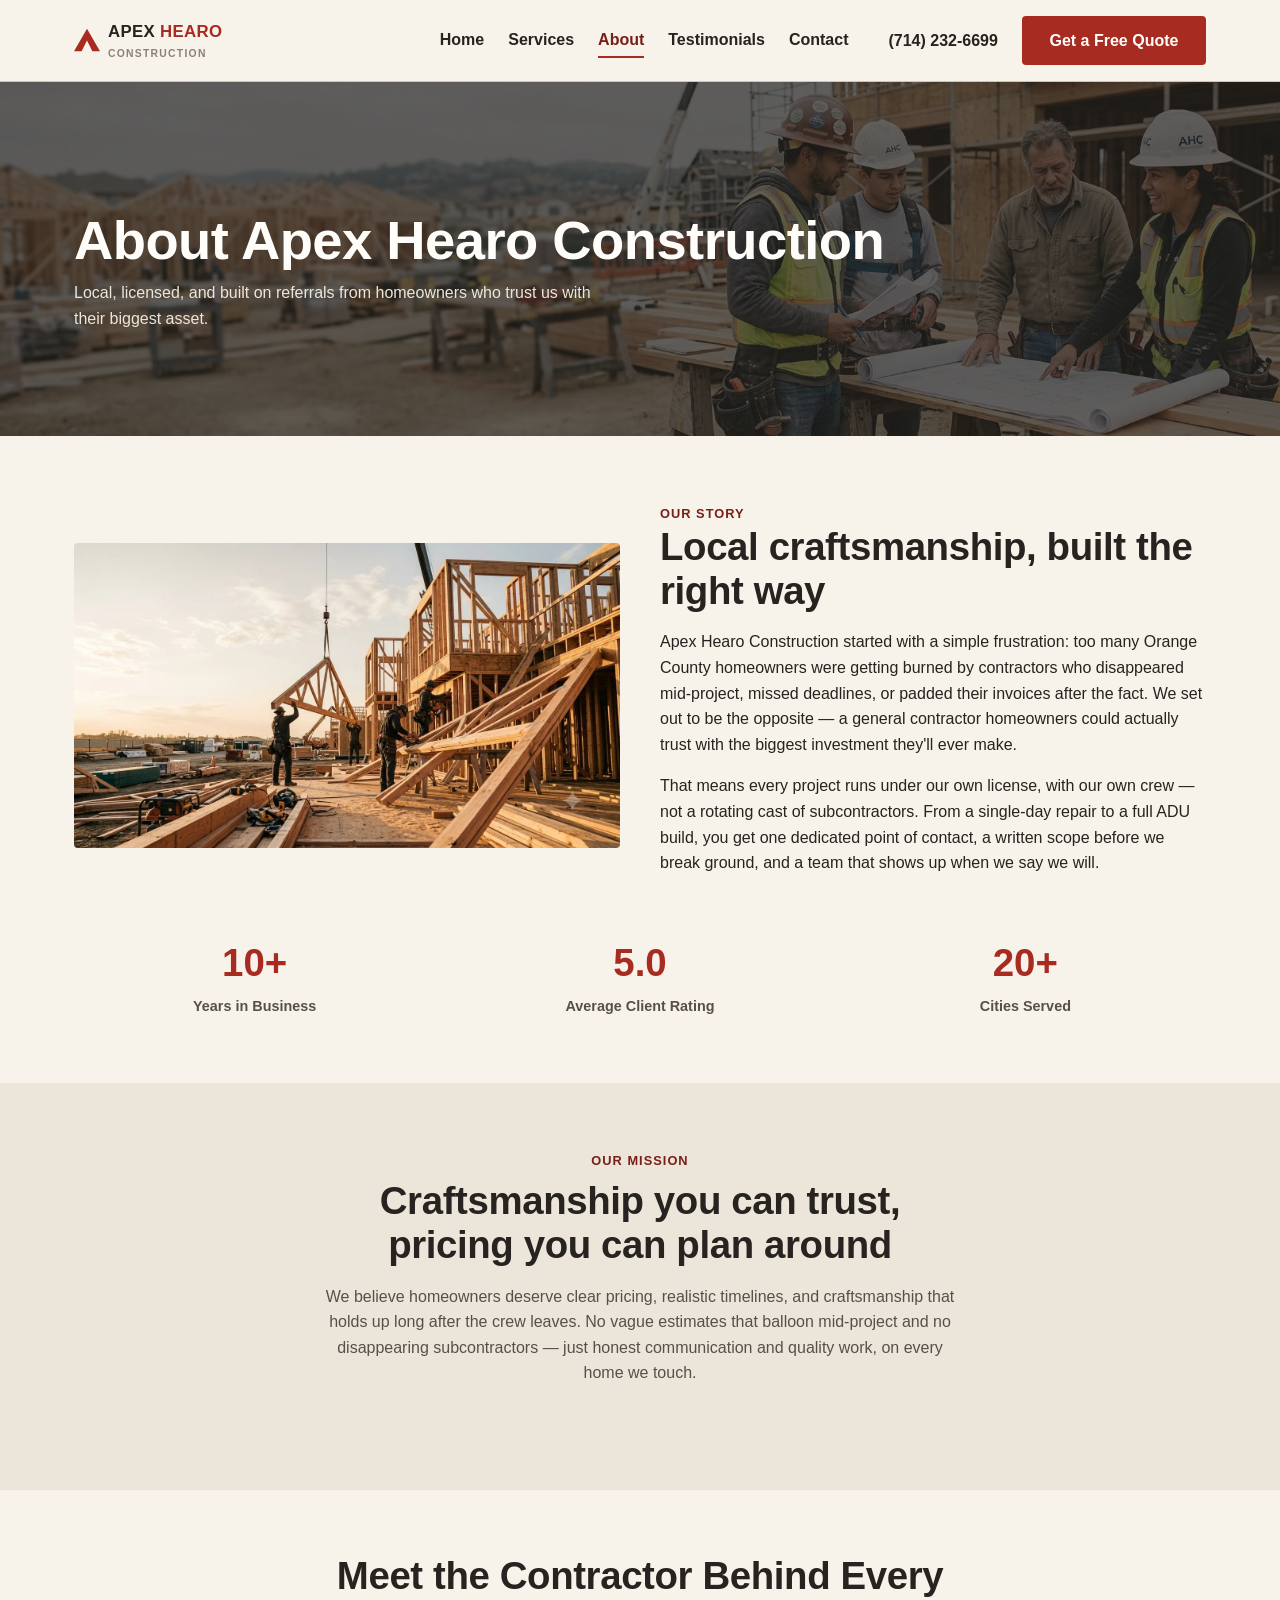
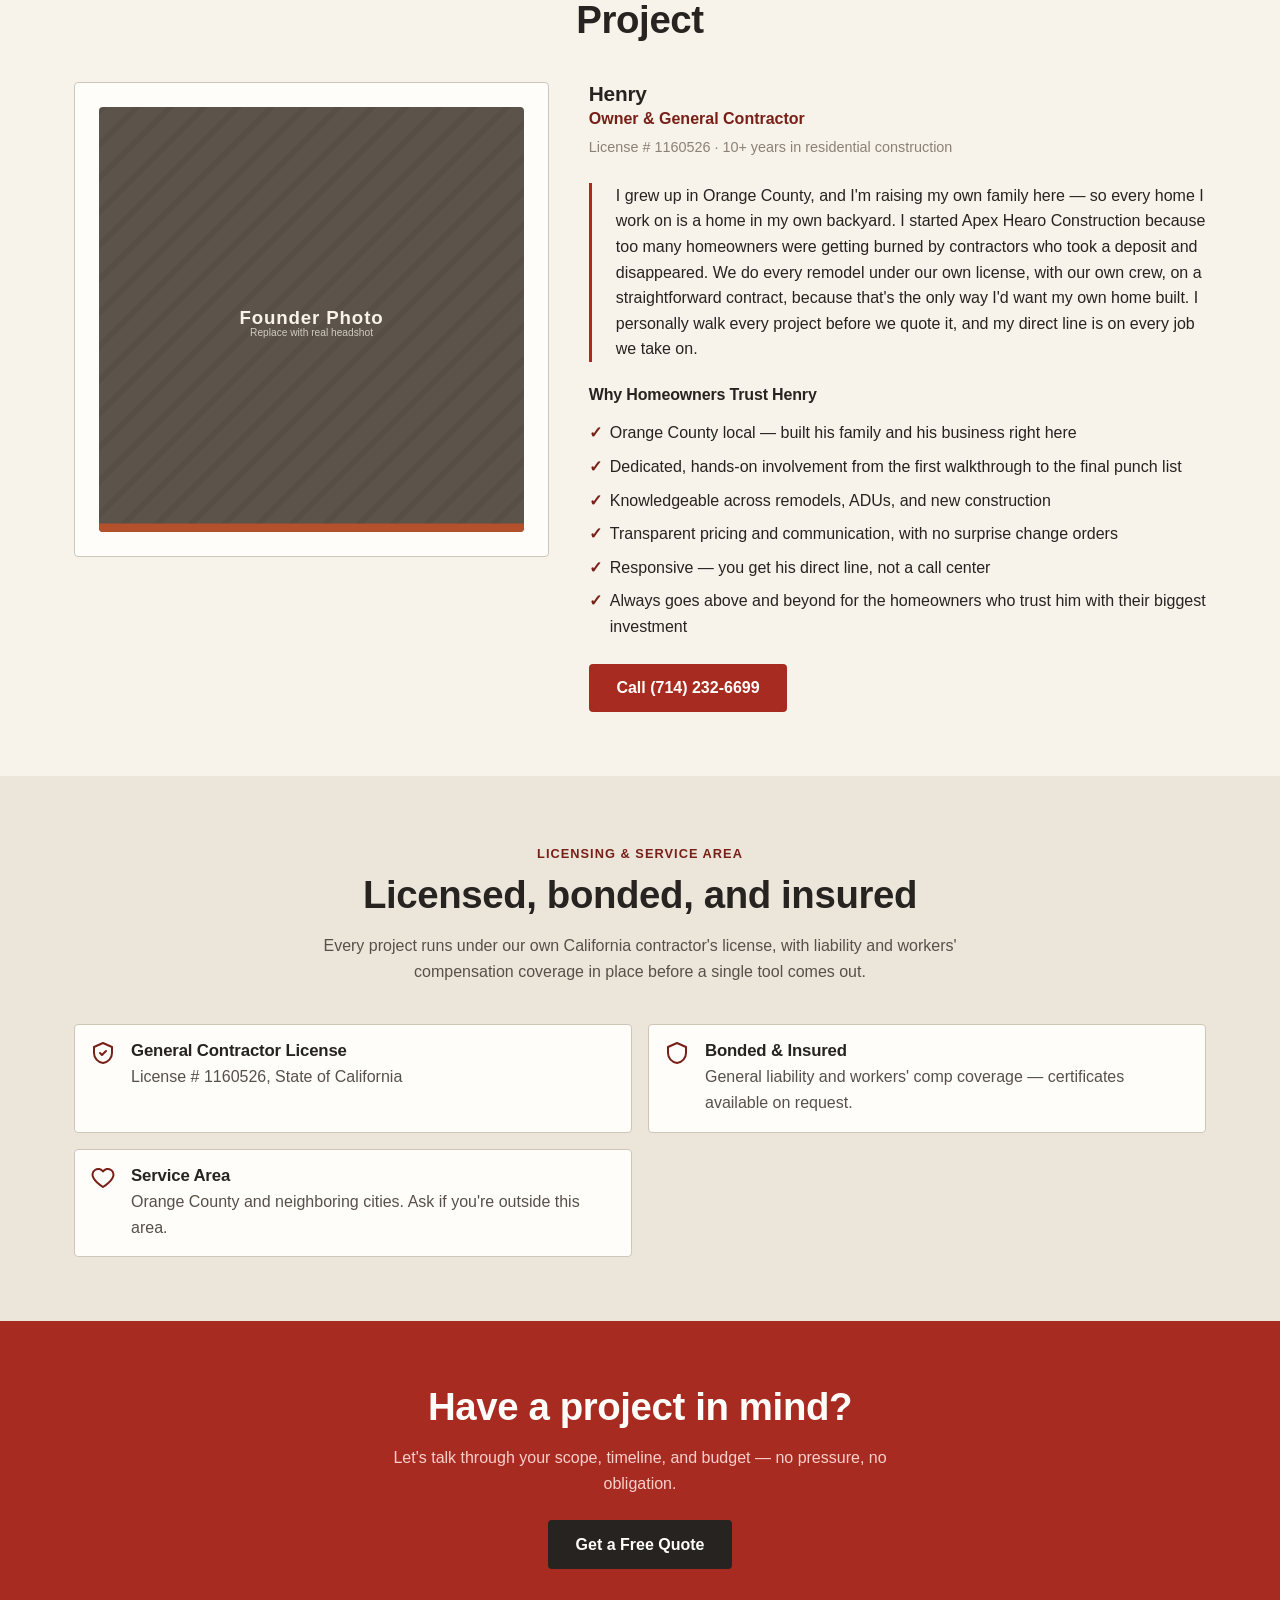
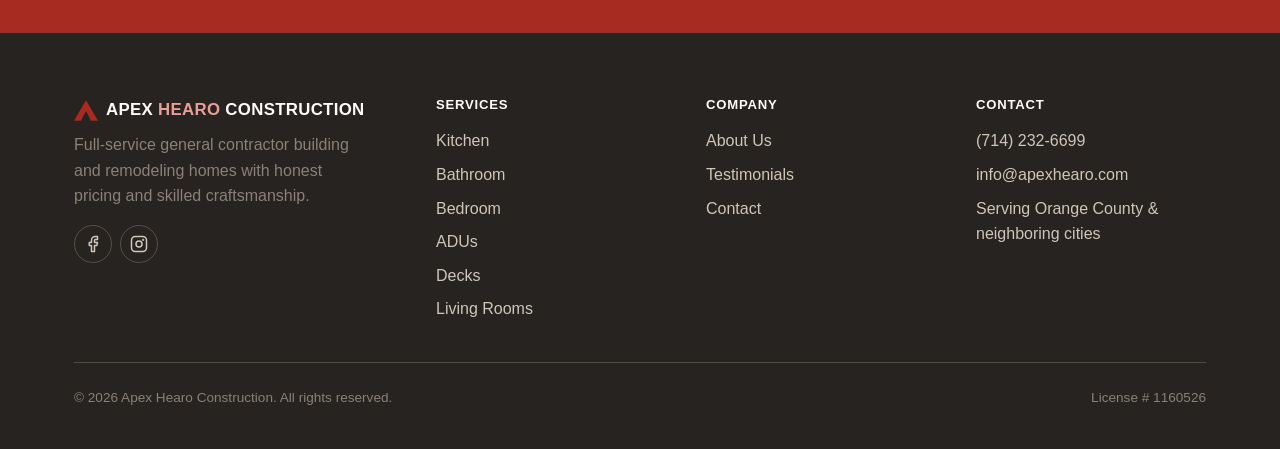
==== commit f2fedbf2: "Rewrite About page: real stats, appealing copy, new contractor section - Our Story and Our Mission r" ====
--- a/about.html
+++ b/about.html
@@ -4,7 +4,7 @@
   <meta charset="UTF-8" />
   <meta name="viewport" content="width=device-width, initial-scale=1.0" />
   <title>About Us | Apex Hearo Construction</title>
-  <meta name="description" content="Learn about Apex Hearo Construction — our story, our team, licensing, and the areas we serve." />
+  <meta name="description" content="Learn about Apex Hearo Construction — our story, our owner Henry, licensing, and the areas we serve." />
   <link rel="icon" type="image/svg+xml" href="images/favicon.svg" />
   <link rel="stylesheet" href="css/styles.css" />
 </head>
@@ -60,38 +60,33 @@
           </div>
           <div>
             <span class="eyebrow" style="color: var(--color-accent-dark); font-weight:700; text-transform:uppercase; letter-spacing:.08em; font-size:.8rem;">Our Story</span>
-            <h2>[Placeholder] Built by people who'd rather do it right than do it fast</h2>
+            <h2>Local craftsmanship, built the right way</h2>
             <p>
-              [Placeholder copy — replace with your real company story.] Apex Hearo Construction was founded by a
-              small crew of tradespeople who were tired of seeing homeowners get burned by contractors who
-              disappeared mid-project or padded their invoices. We started with small repairs and word-of-mouth
-              referrals, and grew into a full-service general contracting company by doing the same thing on every
-              job: showing up, communicating clearly, and finishing what we start.
+              Apex Hearo Construction started with a simple frustration: too many Orange County homeowners were
+              getting burned by contractors who disappeared mid-project, missed deadlines, or padded their invoices
+              after the fact. We set out to be the opposite — a general contractor homeowners could actually trust
+              with the biggest investment they'll ever make.
             </p>
             <p>
-              [Placeholder copy.] Today we handle everything from a single-day repair to a ground-up custom home,
-              but the approach hasn't changed — every project gets a dedicated point of contact, a written scope,
-              and a crew that's actually employed by us, not a rotating cast of subcontractors.
+              That means every project runs under our own license, with our own crew — not a rotating cast of
+              subcontractors. From a single-day repair to a full ADU build, you get one dedicated point of contact,
+              a written scope before we break ground, and a team that shows up when we say we will.
             </p>
           </div>
         </div>
 
-        <div class="stat-grid">
+        <div class="stat-grid stat-grid--3">
           <div class="stat-item">
-            <span class="stat-number">[15]+</span>
+            <span class="stat-number">10+</span>
             <span class="stat-label">Years in Business</span>
           </div>
           <div class="stat-item">
-            <span class="stat-number">[300]+</span>
-            <span class="stat-label">Projects Completed</span>
+            <span class="stat-number">5.0</span>
+            <span class="stat-label">Average Client Rating</span>
           </div>
           <div class="stat-item">
-            <span class="stat-number">[5.0]</span>
-            <span class="stat-label">Average Client Rating</span>
-          </div>
-          <div class="stat-item">
-            <span class="stat-number">[3]</span>
-            <span class="stat-label">Counties Served</span>
+            <span class="stat-number">20+</span>
+            <span class="stat-label">Cities Served</span>
           </div>
         </div>
       </div>
@@ -102,32 +97,51 @@
       <div class="container">
         <div class="section-heading">
           <span class="eyebrow">Our Mission</span>
-          <h2>[Placeholder] Straightforward construction, done right the first time</h2>
+          <h2>Craftsmanship you can trust, pricing you can plan around</h2>
           <p>
-            [Placeholder mission statement — replace with your own.] We believe homeowners deserve clear pricing,
-            realistic timelines, and craftsmanship that holds up long after the crew leaves. Every project is
-            treated like it's our own house.
+            We believe homeowners deserve clear pricing, realistic timelines, and craftsmanship that holds up long
+            after the crew leaves. No vague estimates that balloon mid-project and no disappearing subcontractors —
+            just honest communication and quality work, on every home we touch.
           </p>
         </div>
       </div>
     </section>
 
-    <!-- Team / founder -->
+    <!-- Meet the Contractor -->
     <section>
       <div class="container">
-        <div class="about-grid about-grid--reverse flip">
-          <div class="about-grid-media">
-            <img src="images/team/founder.svg" alt="Placeholder headshot of the founder — replace with a real photo" loading="lazy" width="500" height="500" />
-          </div>
-          <div>
-            <span class="eyebrow" style="color: var(--color-accent-dark); font-weight:700; text-transform:uppercase; letter-spacing:.08em; font-size:.8rem;">Leadership</span>
-            <h2>[Founder Name], Founder &amp; General Contractor</h2>
-            <p>
-              [Placeholder bio — replace with your own.] [Founder Name] has [X] years of hands-on experience in
-              residential construction, starting as an apprentice carpenter before earning a general contractor's
-              license and founding Apex Hearo Construction in [year]. [He/She/They] still visits every job site
-              personally before a crew breaks ground.
-            </p>
+        <div class="section-heading">
+          <h2>Meet the Contractor Behind Every Project</h2>
+        </div>
+
+        <div class="contractor-card">
+          <div class="contractor-photo">
+            <img src="images/team/founder.svg" alt="Placeholder headshot of Henry — replace with a real photo" loading="lazy" width="500" height="500" />
+          </div>
+          <div class="contractor-info">
+            <h3 class="contractor-name">Henry</h3>
+            <p class="contractor-title">Owner &amp; General Contractor</p>
+            <p class="contractor-meta">License # 1160526 &middot; 10+ years in residential construction</p>
+
+            <blockquote class="contractor-quote">
+              I grew up in Orange County, and I'm raising my own family here — so every home I work on is a home in
+              my own backyard. I started Apex Hearo Construction because too many homeowners were getting burned by
+              contractors who took a deposit and disappeared. We do every remodel under our own license, with our
+              own crew, on a straightforward contract, because that's the only way I'd want my own home built. I
+              personally walk every project before we quote it, and my direct line is on every job we take on.
+            </blockquote>
+
+            <h4>Why Homeowners Trust Henry</h4>
+            <ul class="contractor-checklist">
+              <li>Orange County local — built his family and his business right here</li>
+              <li>Dedicated, hands-on involvement from the first walkthrough to the final punch list</li>
+              <li>Knowledgeable across remodels, ADUs, and new construction</li>
+              <li>Transparent pricing and communication, with no surprise change orders</li>
+              <li>Responsive — you get his direct line, not a call center</li>
+              <li>Always goes above and beyond for the homeowners who trust him with their biggest investment</li>
+            </ul>
+
+            <a href="tel:+17142326699" class="btn btn-primary">Call (714) 232-6699</a>
           </div>
         </div>
       </div>
@@ -139,7 +153,8 @@
         <div class="section-heading">
           <span class="eyebrow">Licensing &amp; Service Area</span>
           <h2>Licensed, bonded, and insured</h2>
-          <p>[Placeholder — replace with your real license numbers and coverage details.]</p>
+          <p>Every project runs under our own California contractor's license, with liability and workers'
+            compensation coverage in place before a single tool comes out.</p>
         </div>
 
         <div class="credential-list">
--- a/css/styles.css
+++ b/css/styles.css
@@ -798,6 +798,10 @@
   .stat-grid { grid-template-columns: repeat(4, 1fr); }
 }
 
+.stat-grid.stat-grid--3 {
+  grid-template-columns: repeat(3, 1fr);
+}
+
 .stat-item {
   text-align: center;
 }
@@ -832,6 +836,71 @@
 
 .about-grid-media img {
   border-radius: var(--radius);
+}
+
+.contractor-card {
+  display: grid;
+  gap: var(--space-5);
+  align-items: start;
+  margin-top: var(--space-5);
+}
+
+@media (min-width: 860px) {
+  .contractor-card { grid-template-columns: 1fr 1.3fr; }
+}
+
+.contractor-photo {
+  background: var(--color-white);
+  border: 1px solid var(--color-border);
+  border-radius: var(--radius);
+  padding: var(--space-4);
+}
+
+.contractor-photo img {
+  width: 100%;
+  border-radius: var(--radius);
+}
+
+.contractor-name {
+  margin-bottom: 0;
+}
+
+.contractor-title {
+  color: var(--color-accent-dark);
+  font-weight: 700;
+  margin-bottom: var(--space-1);
+}
+
+.contractor-meta {
+  color: var(--color-warm-gray-500);
+  font-size: 0.9rem;
+}
+
+.contractor-quote {
+  margin: var(--space-4) 0;
+  padding-left: var(--space-4);
+  border-left: 3px solid var(--color-accent);
+  color: var(--color-charcoal);
+}
+
+.contractor-checklist {
+  display: flex;
+  flex-direction: column;
+  gap: var(--space-2);
+  margin: var(--space-3) 0 var(--space-4);
+}
+
+.contractor-checklist li {
+  display: flex;
+  gap: var(--space-2);
+  align-items: flex-start;
+}
+
+.contractor-checklist li::before {
+  content: "\2713";
+  color: var(--color-accent-dark);
+  font-weight: 700;
+  flex-shrink: 0;
 }
 
 .credential-list {
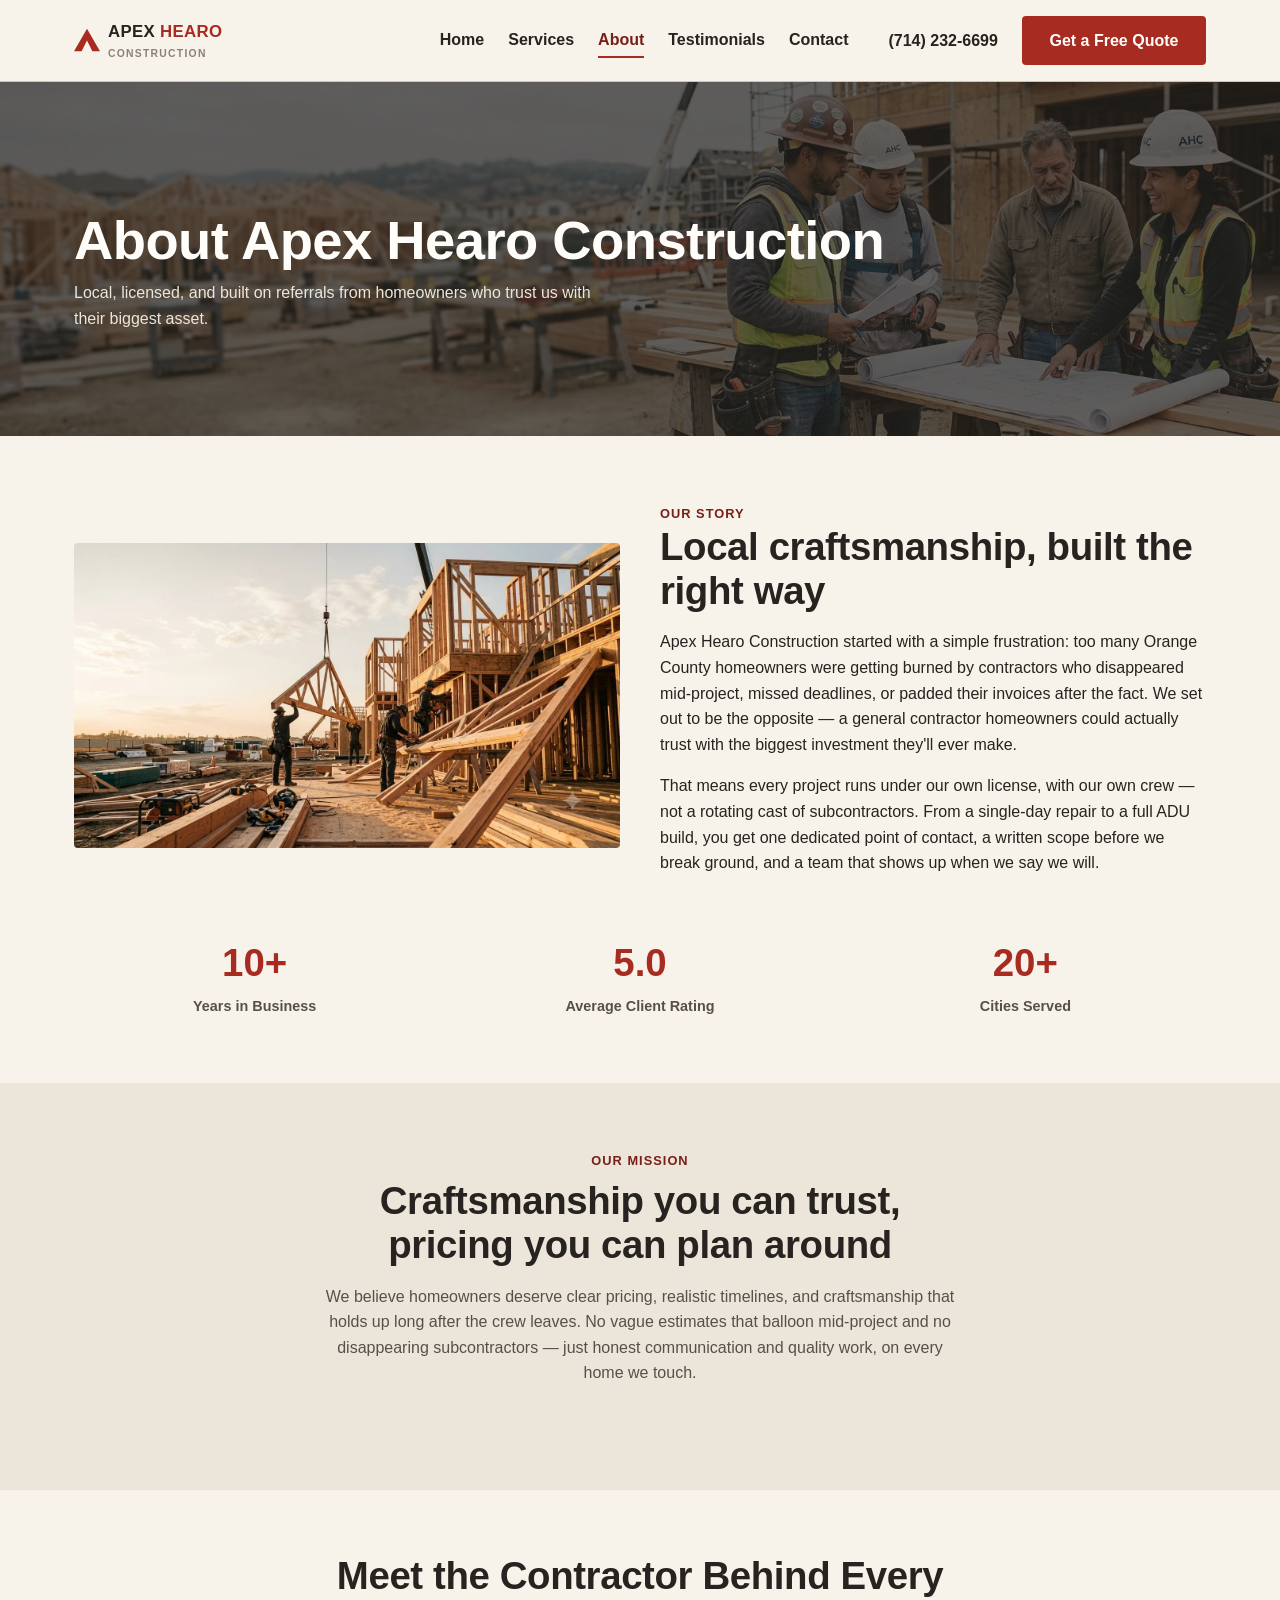
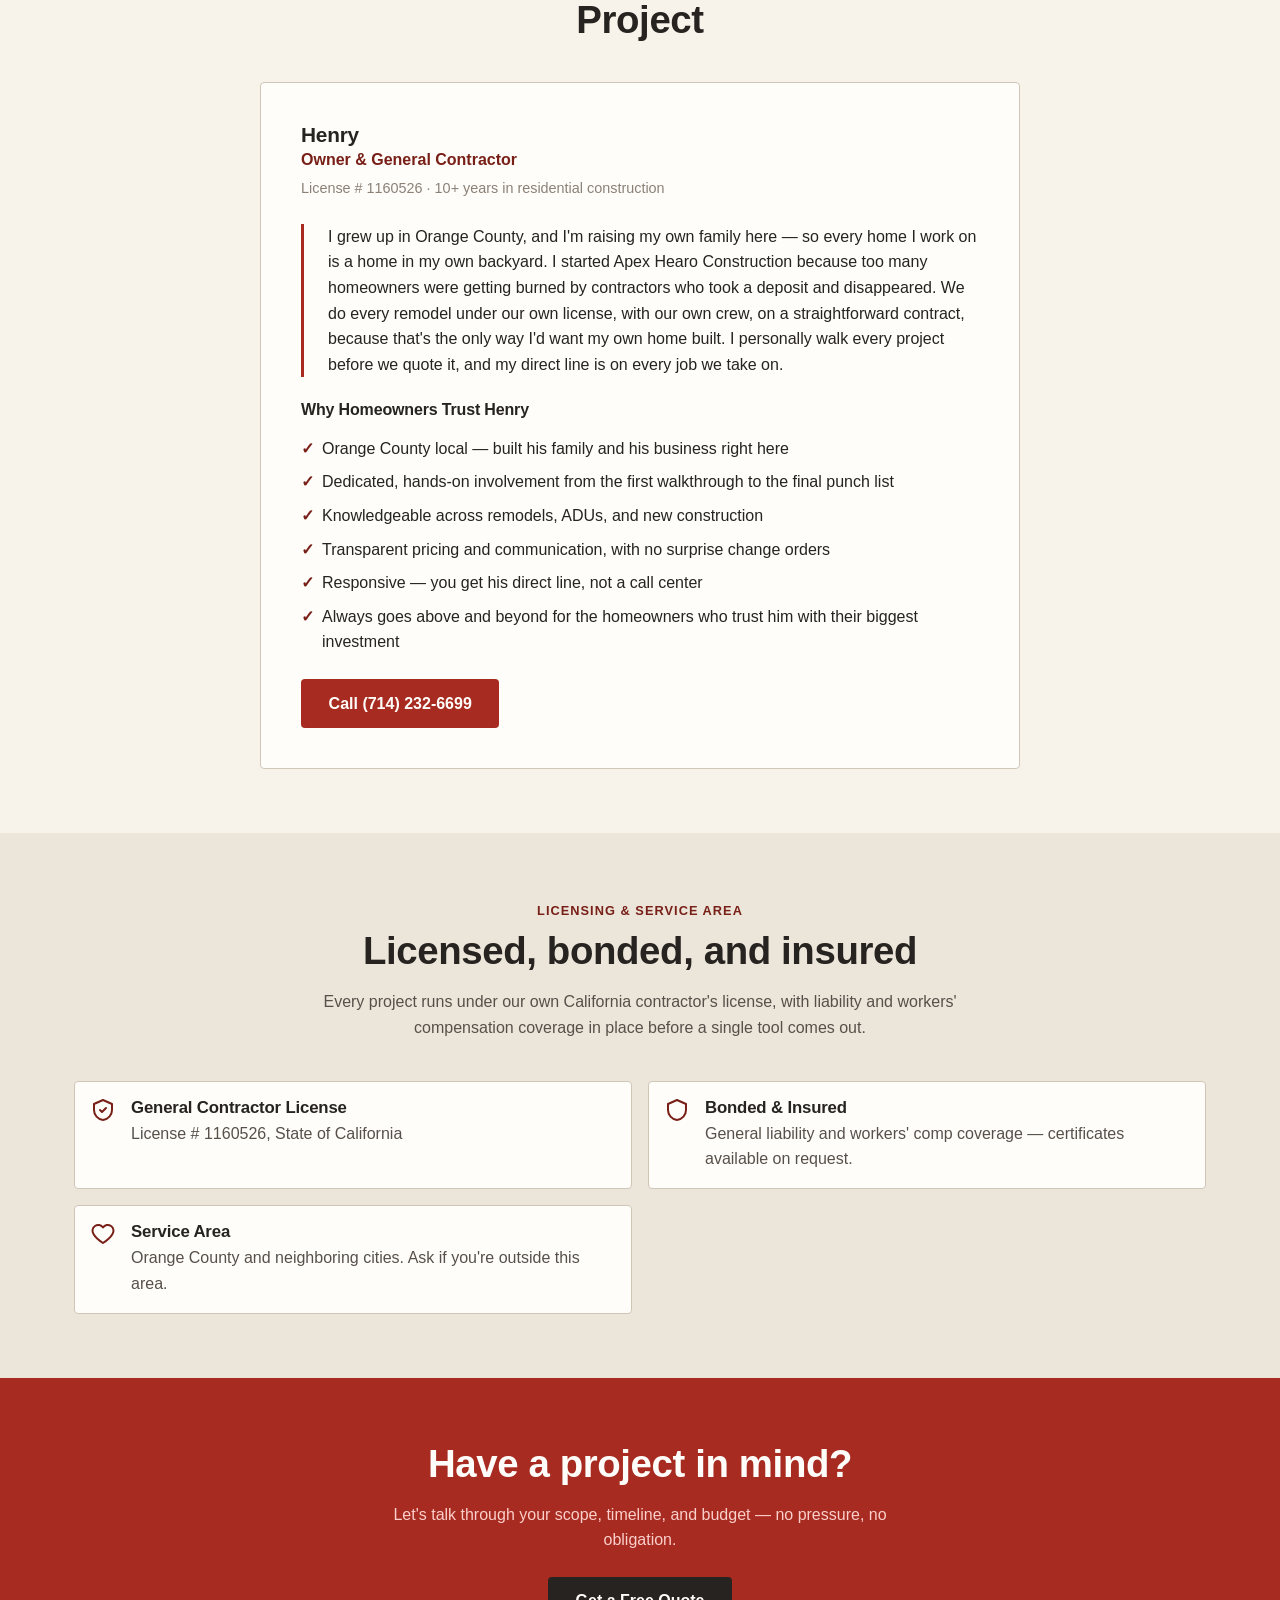
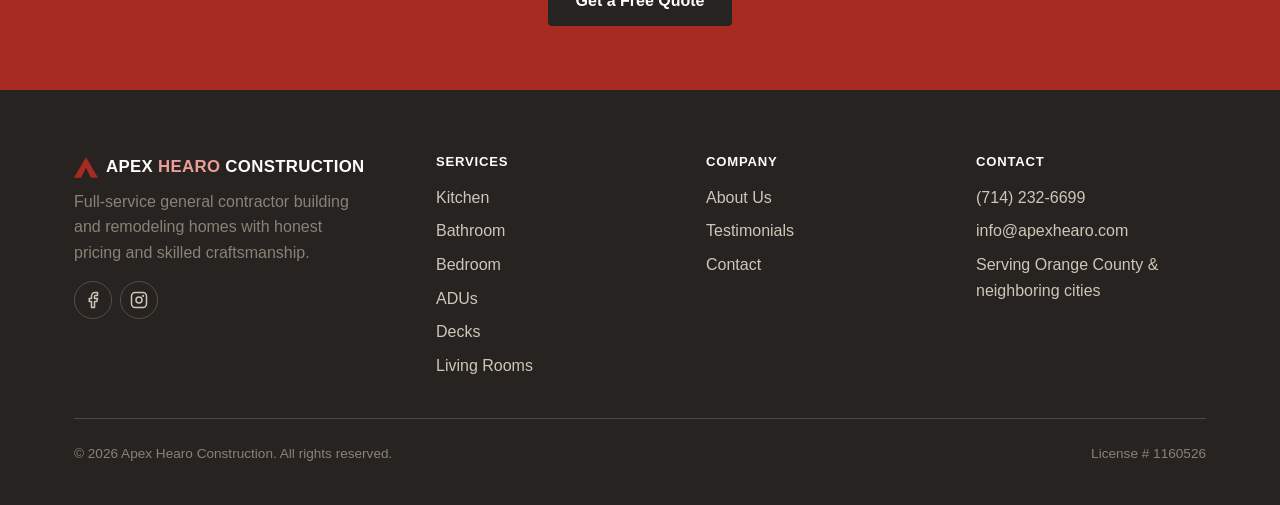
==== commit b344b351: "Remove photo placeholder from contractor section No real photo of Henry is available, so the placeho" ====
--- a/about.html
+++ b/about.html
@@ -115,34 +115,29 @@
         </div>
 
         <div class="contractor-card">
-          <div class="contractor-photo">
-            <img src="images/team/founder.svg" alt="Placeholder headshot of Henry — replace with a real photo" loading="lazy" width="500" height="500" />
-          </div>
-          <div class="contractor-info">
-            <h3 class="contractor-name">Henry</h3>
-            <p class="contractor-title">Owner &amp; General Contractor</p>
-            <p class="contractor-meta">License # 1160526 &middot; 10+ years in residential construction</p>
-
-            <blockquote class="contractor-quote">
-              I grew up in Orange County, and I'm raising my own family here — so every home I work on is a home in
-              my own backyard. I started Apex Hearo Construction because too many homeowners were getting burned by
-              contractors who took a deposit and disappeared. We do every remodel under our own license, with our
-              own crew, on a straightforward contract, because that's the only way I'd want my own home built. I
-              personally walk every project before we quote it, and my direct line is on every job we take on.
-            </blockquote>
-
-            <h4>Why Homeowners Trust Henry</h4>
-            <ul class="contractor-checklist">
-              <li>Orange County local — built his family and his business right here</li>
-              <li>Dedicated, hands-on involvement from the first walkthrough to the final punch list</li>
-              <li>Knowledgeable across remodels, ADUs, and new construction</li>
-              <li>Transparent pricing and communication, with no surprise change orders</li>
-              <li>Responsive — you get his direct line, not a call center</li>
-              <li>Always goes above and beyond for the homeowners who trust him with their biggest investment</li>
-            </ul>
-
-            <a href="tel:+17142326699" class="btn btn-primary">Call (714) 232-6699</a>
-          </div>
+          <h3 class="contractor-name">Henry</h3>
+          <p class="contractor-title">Owner &amp; General Contractor</p>
+          <p class="contractor-meta">License # 1160526 &middot; 10+ years in residential construction</p>
+
+          <blockquote class="contractor-quote">
+            I grew up in Orange County, and I'm raising my own family here — so every home I work on is a home in
+            my own backyard. I started Apex Hearo Construction because too many homeowners were getting burned by
+            contractors who took a deposit and disappeared. We do every remodel under our own license, with our
+            own crew, on a straightforward contract, because that's the only way I'd want my own home built. I
+            personally walk every project before we quote it, and my direct line is on every job we take on.
+          </blockquote>
+
+          <h4>Why Homeowners Trust Henry</h4>
+          <ul class="contractor-checklist">
+            <li>Orange County local — built his family and his business right here</li>
+            <li>Dedicated, hands-on involvement from the first walkthrough to the final punch list</li>
+            <li>Knowledgeable across remodels, ADUs, and new construction</li>
+            <li>Transparent pricing and communication, with no surprise change orders</li>
+            <li>Responsive — you get his direct line, not a call center</li>
+            <li>Always goes above and beyond for the homeowners who trust him with their biggest investment</li>
+          </ul>
+
+          <a href="tel:+17142326699" class="btn btn-primary">Call (714) 232-6699</a>
         </div>
       </div>
     </section>
--- a/css/styles.css
+++ b/css/styles.css
@@ -839,26 +839,13 @@
 }
 
 .contractor-card {
-  display: grid;
-  gap: var(--space-5);
-  align-items: start;
-  margin-top: var(--space-5);
-}
-
-@media (min-width: 860px) {
-  .contractor-card { grid-template-columns: 1fr 1.3fr; }
-}
-
-.contractor-photo {
   background: var(--color-white);
   border: 1px solid var(--color-border);
   border-radius: var(--radius);
-  padding: var(--space-4);
-}
-
-.contractor-photo img {
-  width: 100%;
-  border-radius: var(--radius);
+  padding: var(--space-5);
+  margin-inline: auto;
+  margin-top: var(--space-5);
+  max-width: 760px;
 }
 
 .contractor-name {
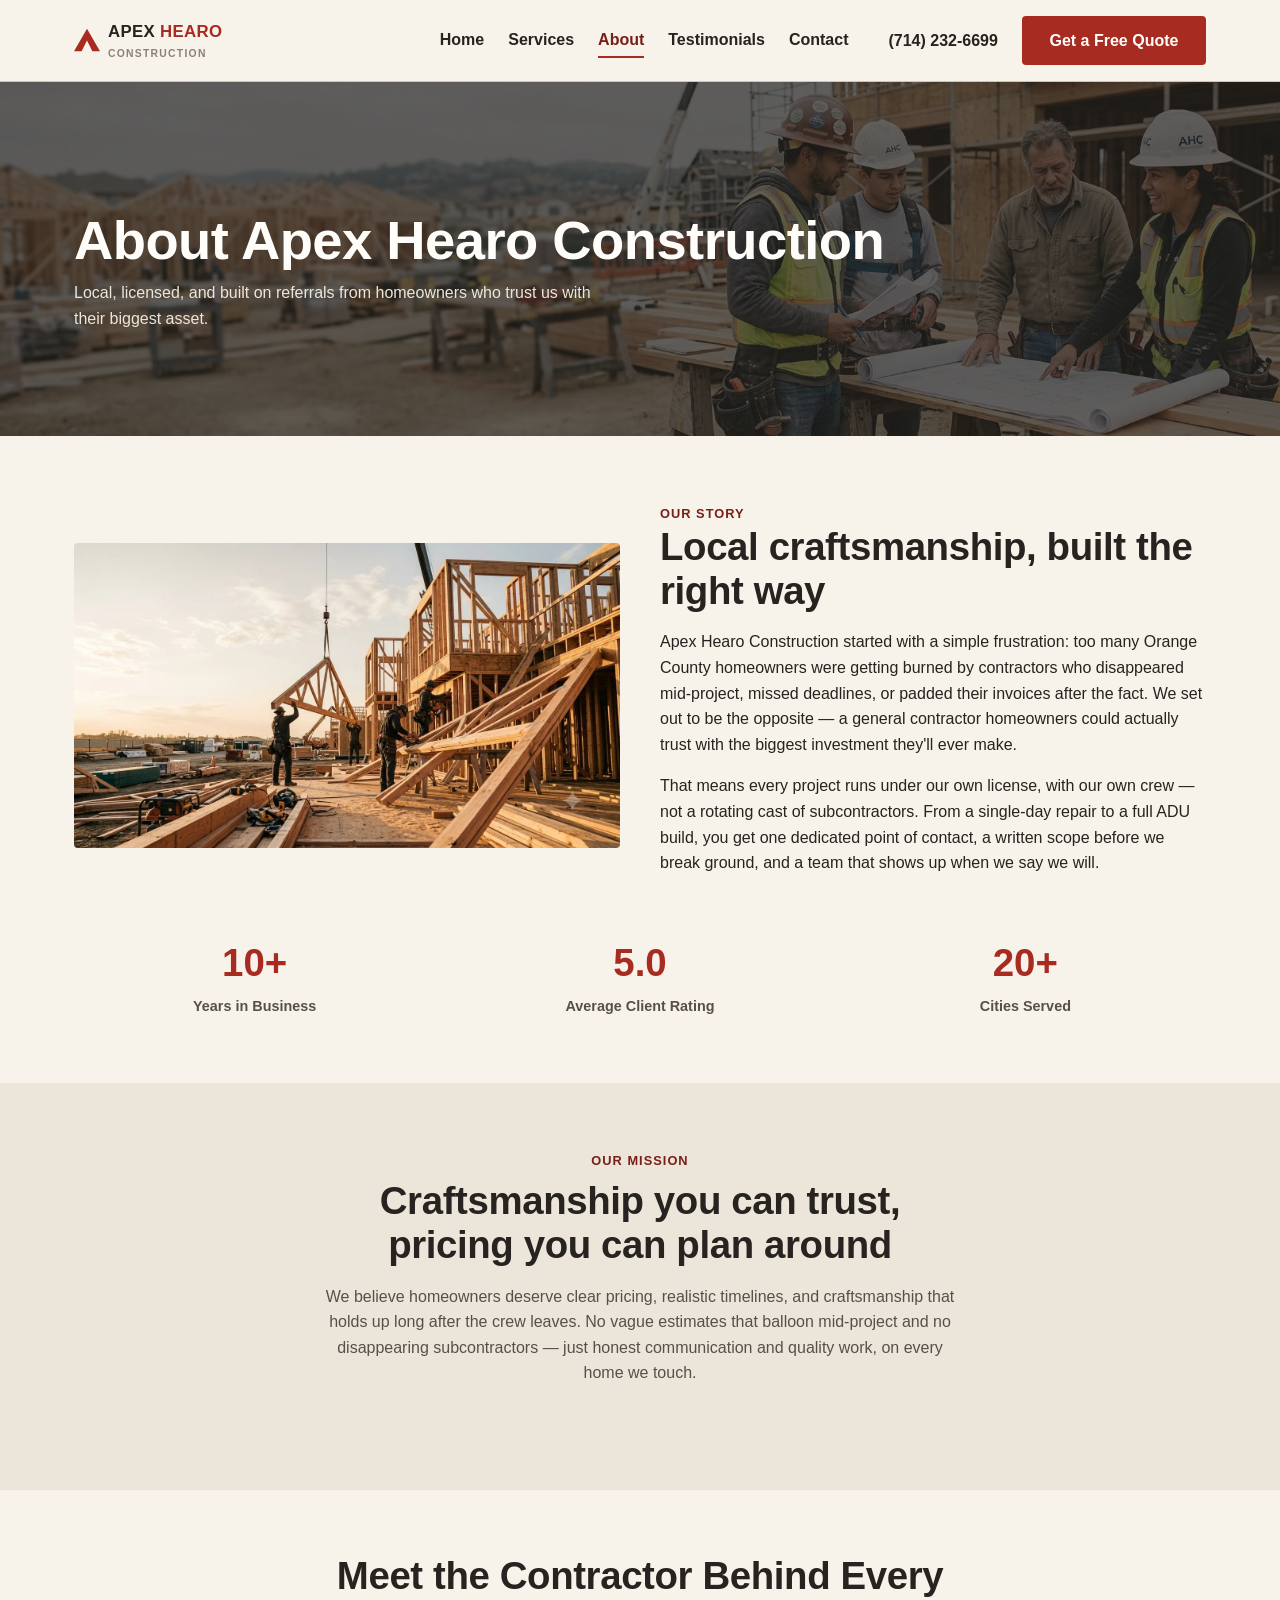
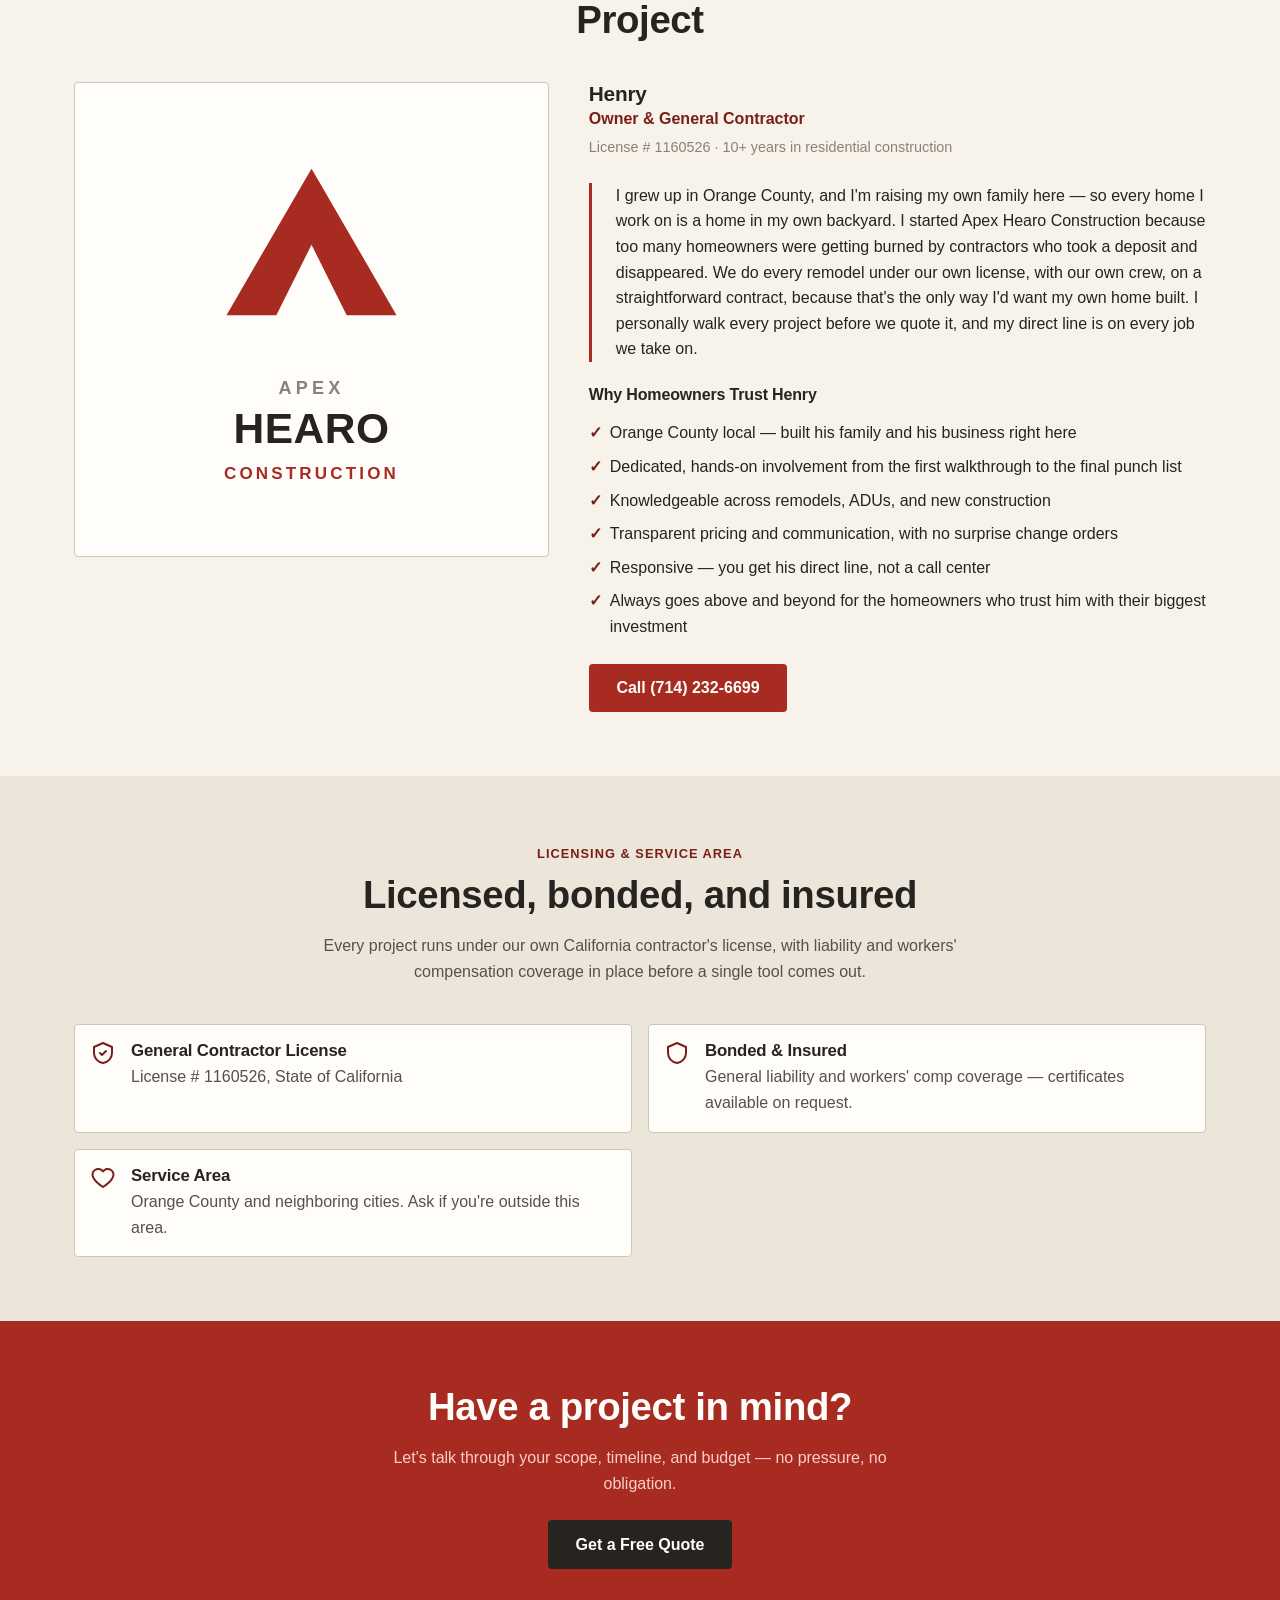
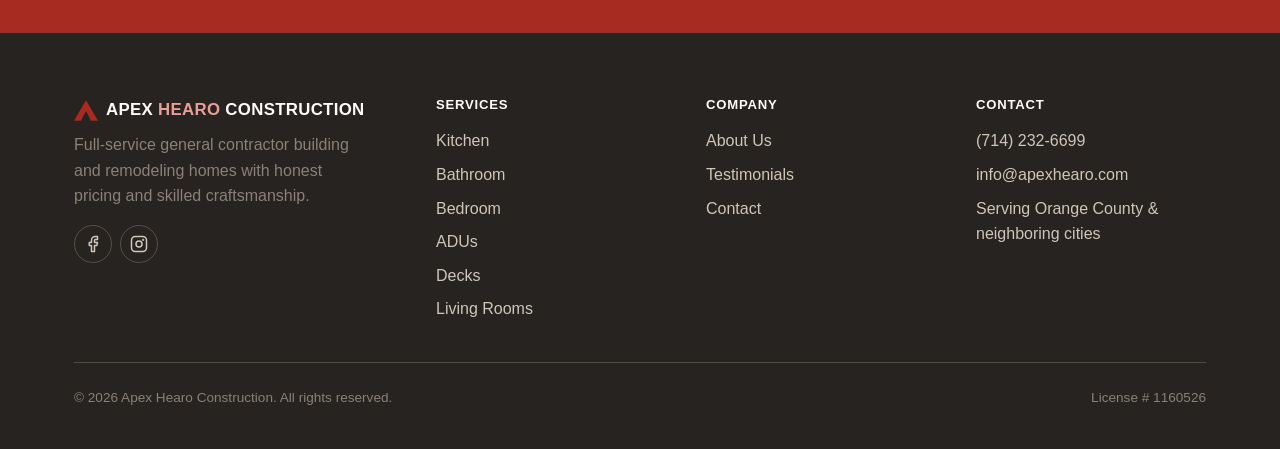
==== commit fc3a5c98: "Rebuild contractor section with a branded graphic, fix CSS caching - Designed a branded logo graphic" ====
--- a/about.html
+++ b/about.html
@@ -6,7 +6,7 @@
   <title>About Us | Apex Hearo Construction</title>
   <meta name="description" content="Learn about Apex Hearo Construction — our story, our owner Henry, licensing, and the areas we serve." />
   <link rel="icon" type="image/svg+xml" href="images/favicon.svg" />
-  <link rel="stylesheet" href="css/styles.css" />
+  <link rel="stylesheet" href="css/styles.css?v=3" />
 </head>
 <body>
   <a class="skip-link" href="#main-content">Skip to main content</a>
@@ -115,29 +115,34 @@
         </div>
 
         <div class="contractor-card">
-          <h3 class="contractor-name">Henry</h3>
-          <p class="contractor-title">Owner &amp; General Contractor</p>
-          <p class="contractor-meta">License # 1160526 &middot; 10+ years in residential construction</p>
-
-          <blockquote class="contractor-quote">
-            I grew up in Orange County, and I'm raising my own family here — so every home I work on is a home in
-            my own backyard. I started Apex Hearo Construction because too many homeowners were getting burned by
-            contractors who took a deposit and disappeared. We do every remodel under our own license, with our
-            own crew, on a straightforward contract, because that's the only way I'd want my own home built. I
-            personally walk every project before we quote it, and my direct line is on every job we take on.
-          </blockquote>
-
-          <h4>Why Homeowners Trust Henry</h4>
-          <ul class="contractor-checklist">
-            <li>Orange County local — built his family and his business right here</li>
-            <li>Dedicated, hands-on involvement from the first walkthrough to the final punch list</li>
-            <li>Knowledgeable across remodels, ADUs, and new construction</li>
-            <li>Transparent pricing and communication, with no surprise change orders</li>
-            <li>Responsive — you get his direct line, not a call center</li>
-            <li>Always goes above and beyond for the homeowners who trust him with their biggest investment</li>
-          </ul>
-
-          <a href="tel:+17142326699" class="btn btn-primary">Call (714) 232-6699</a>
+          <div class="contractor-photo">
+            <img src="images/team/henry-card.svg" alt="Apex Hearo Construction logo" loading="lazy" width="400" height="400" />
+          </div>
+          <div class="contractor-info">
+            <h3 class="contractor-name">Henry</h3>
+            <p class="contractor-title">Owner &amp; General Contractor</p>
+            <p class="contractor-meta">License # 1160526 &middot; 10+ years in residential construction</p>
+
+            <blockquote class="contractor-quote">
+              I grew up in Orange County, and I'm raising my own family here — so every home I work on is a home in
+              my own backyard. I started Apex Hearo Construction because too many homeowners were getting burned by
+              contractors who took a deposit and disappeared. We do every remodel under our own license, with our
+              own crew, on a straightforward contract, because that's the only way I'd want my own home built. I
+              personally walk every project before we quote it, and my direct line is on every job we take on.
+            </blockquote>
+
+            <h4>Why Homeowners Trust Henry</h4>
+            <ul class="contractor-checklist">
+              <li>Orange County local — built his family and his business right here</li>
+              <li>Dedicated, hands-on involvement from the first walkthrough to the final punch list</li>
+              <li>Knowledgeable across remodels, ADUs, and new construction</li>
+              <li>Transparent pricing and communication, with no surprise change orders</li>
+              <li>Responsive — you get his direct line, not a call center</li>
+              <li>Always goes above and beyond for the homeowners who trust him with their biggest investment</li>
+            </ul>
+
+            <a href="tel:+17142326699" class="btn btn-primary">Call (714) 232-6699</a>
+          </div>
         </div>
       </div>
     </section>
--- a/css/styles.css
+++ b/css/styles.css
@@ -839,13 +839,26 @@
 }
 
 .contractor-card {
+  display: grid;
+  gap: var(--space-5);
+  align-items: start;
+  margin-top: var(--space-5);
+}
+
+@media (min-width: 860px) {
+  .contractor-card { grid-template-columns: 1fr 1.3fr; }
+}
+
+.contractor-photo {
   background: var(--color-white);
   border: 1px solid var(--color-border);
   border-radius: var(--radius);
-  padding: var(--space-5);
-  margin-inline: auto;
-  margin-top: var(--space-5);
-  max-width: 760px;
+  padding: var(--space-4);
+}
+
+.contractor-photo img {
+  width: 100%;
+  border-radius: var(--radius);
 }
 
 .contractor-name {
